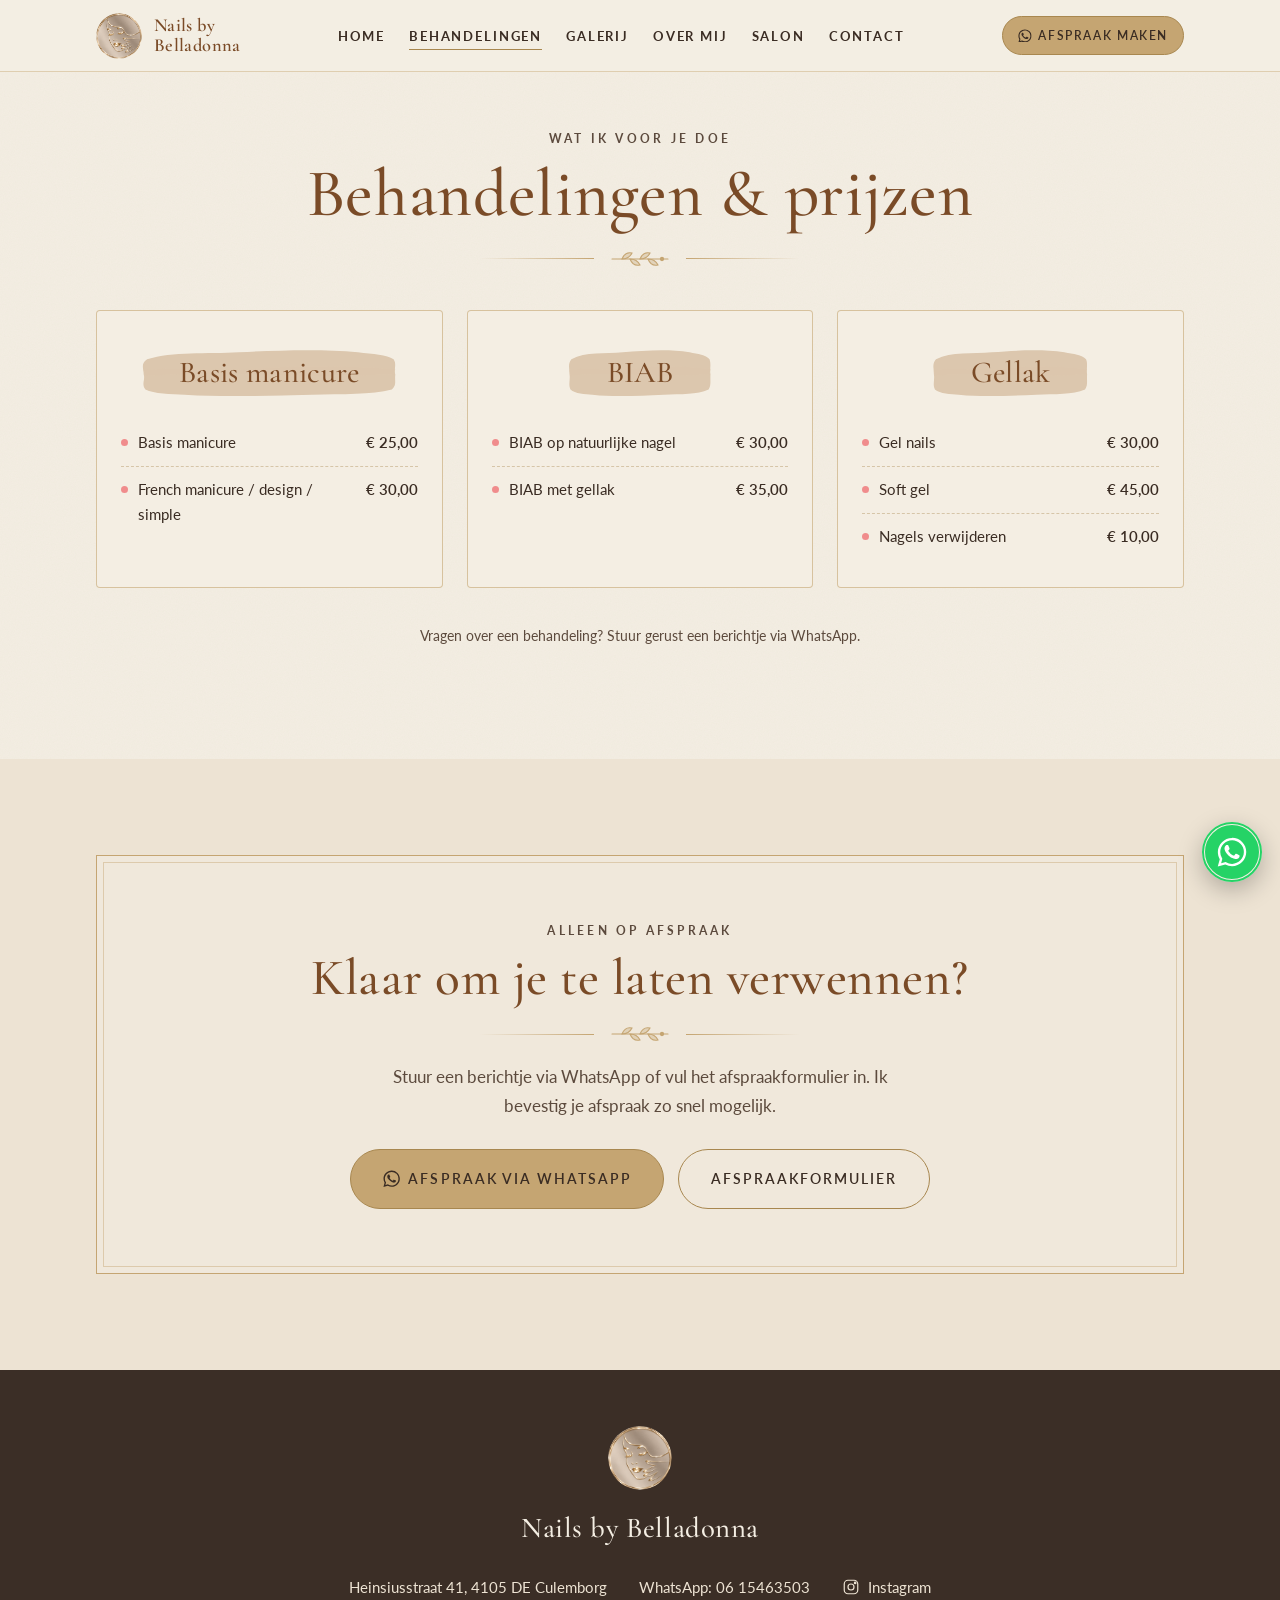
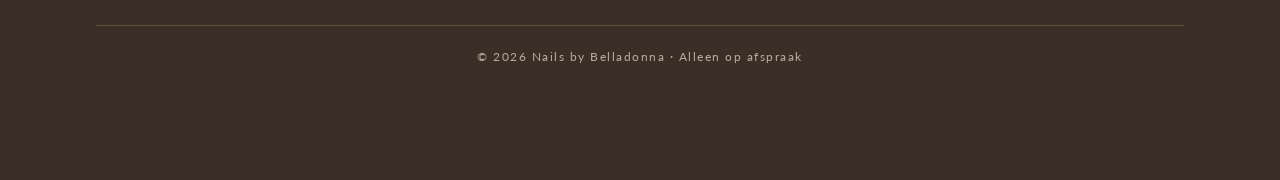
==== behandelingen.html @ f7b99aeb "Behandelingen naar eigen pagina - Nieuwe pagina behandelingen.html met prijslijst en afspraak-CTA - " ====
<!doctype html>
<html lang="nl">
<head>
<meta charset="utf-8">
<meta name="viewport" content="width=device-width, initial-scale=1">
<title>Behandelingen &amp; prijzen | Nails by Belladonna Culemborg</title>
<meta name="description" content="Prijslijst van Nails by Belladonna in Culemborg: basis manicure, French manicure, BIAB, gellak, gel nails en soft gel. Alleen op afspraak – boek eenvoudig via WhatsApp.">
<meta property="og:title" content="Behandelingen & prijzen | Nails by Belladonna Culemborg">
<meta property="og:description" content="Manicure, BIAB, gellak en soft gel in Culemborg. Bekijk de prijzen en maak een afspraak.">
<meta property="og:type" content="website">
<meta property="og:locale" content="nl_NL">
<meta name="theme-color" content="#F4EEE3">
<link rel="icon" type="image/png" href="img/logo-icon.png">
<link rel="apple-touch-icon" href="img/logo-icon.png">
<link rel="preconnect" href="https://fonts.googleapis.com">
<link rel="preconnect" href="https://fonts.gstatic.com" crossorigin>
<link href="https://fonts.googleapis.com/css2?family=Cormorant+Garamond:wght@500;600&family=Lato:wght@400;700&display=swap" rel="stylesheet">
<link rel="stylesheet" href="css/style.css">
</head>
<body class="no-js">

<body class="no-js">

<!-- Herbruikbare SVG-symbolen -->
<svg width="0" height="0" style="position:absolute" aria-hidden="true">
  <defs>
    <symbol id="logo" viewBox="0 0 120 120">
      <circle cx="60" cy="60" r="56" fill="none" stroke="currentColor" stroke-width="2"/>
      <circle cx="60" cy="60" r="51" fill="none" stroke="currentColor" stroke-width=".8" opacity=".6"/>
      <g fill="none" stroke="currentColor" stroke-width="1.8" stroke-linecap="round" stroke-linejoin="round">
        <!-- haar -->
        <path d="M44 34c6-10 24-13 34-4 9 8 9 20 6 30 -2 8 0 16 6 22 -6 2 -12 0 -15-5"/>
        <path d="M44 34c-6 8 -7 20 -4 30 2 7 0 14 -6 19 6 2 11 0 14-4"/>
        <path d="M52 30c-4 6 -6 13 -5 20"/>
        <!-- gezicht -->
        <path d="M49 50c0 14 4 26 11 30 7-4 11-16 11-30"/>
        <!-- gesloten ogen -->
        <path d="M51 55c2 2 5 2 7 0"/>
        <path d="M62 55c2 2 5 2 7 0"/>
        <path d="M51 51c2-1 5-1 7 0" opacity=".6"/>
        <path d="M62 51c2-1 5-1 7 0" opacity=".6"/>
        <!-- neus & lippen -->
        <path d="M60 57v8l-2 1"/>
        <path d="M55 70c2 1 3 0 5 1 2-1 3 0 5-1 -2 3 -8 3 -10 0z"/>
        <!-- hals & hand -->
        <path d="M55 80v9M65 80v9"/>
        <path d="M46 96c4-4 10-6 14-6s10 2 14 6"/>
      </g>
    </symbol>
    <symbol id="sprig" viewBox="0 0 64 22">
      <g fill="none" stroke="currentColor" stroke-width="1.1" stroke-linecap="round">
        <path d="M4 11h56"/>
        <path d="M14 11c2-5 6-7 10-6-2 4-6 6-10 6z" fill="currentColor" fill-opacity=".35"/>
        <path d="M22 11c2 5 6 7 10 6-2-4-6-6-10-6z" fill="currentColor" fill-opacity=".35"/>
        <path d="M32 11c2-5 6-7 10-6-2 4-6 6-10 6z" fill="currentColor" fill-opacity=".35"/>
        <path d="M40 11c2 5 6 7 10 6-2-4-6-6-10-6z" fill="currentColor" fill-opacity=".35"/>
        <circle cx="54" cy="11" r="1.6" fill="currentColor"/>
      </g>
    </symbol>
    <symbol id="wa" viewBox="0 0 24 24">
      <path fill="currentColor" d="M17.47 14.38c-.3-.15-1.76-.87-2.03-.97-.27-.1-.47-.15-.67.15-.2.3-.77.97-.94 1.17-.17.2-.35.22-.65.07-.3-.15-1.26-.46-2.4-1.48-.89-.79-1.49-1.77-1.66-2.07-.17-.3-.02-.46.13-.61.14-.13.3-.35.45-.52.15-.17.2-.3.3-.5.1-.2.05-.37-.02-.52-.08-.15-.67-1.62-.92-2.22-.24-.58-.49-.5-.67-.51h-.57c-.2 0-.52.07-.8.37-.27.3-1.04 1.02-1.04 2.48 0 1.46 1.07 2.88 1.21 3.08.15.2 2.1 3.2 5.08 4.49.71.31 1.26.49 1.7.63.71.22 1.36.19 1.87.12.57-.09 1.76-.72 2-1.41.25-.7.25-1.29.17-1.41-.07-.13-.27-.2-.57-.35zM12.05 21.5h-.01a9.43 9.43 0 0 1-4.8-1.32l-.35-.2-3.57.93.95-3.48-.22-.36a9.4 9.4 0 0 1-1.44-5.02c0-5.2 4.24-9.44 9.45-9.44 2.52 0 4.89.99 6.67 2.77a9.37 9.37 0 0 1 2.76 6.68c0 5.21-4.24 9.44-9.44 9.44zm8.04-17.48A11.3 11.3 0 0 0 12.05.7C5.78.7.68 5.8.68 12.06c0 2 .52 3.96 1.52 5.68L.6 23.6l6.01-1.58a11.33 11.33 0 0 0 5.43 1.38h.01c6.26 0 11.36-5.1 11.36-11.36 0-3.03-1.18-5.89-3.32-8.03z"/>
    </symbol>
  </defs>
</svg>


<a class="skip" href="#main">Naar de inhoud</a>

<!-- ============ HEADER ============ -->
<header class="header" id="top">
  <div class="container">
    <a class="brand" href="index.html" aria-label="Nails by Belladonna – naar home">
      <img class="logo" src="img/logo-icon.png" width="96" height="96" alt="" aria-hidden="true">
      <span>Nails by<br>Belladonna</span>
    </a>
    <nav class="nav" id="nav" aria-label="Hoofdmenu">
      <ul>
        <li><a href="index.html">Home</a></li>
        <li><a href="behandelingen.html" aria-current="page">Behandelingen</a></li>
        <li><a href="index.html#galerij">Galerij</a></li>
        <li><a href="index.html#over-mij">Over mij</a></li>
        <li><a href="index.html#salon">Salon</a></li>
        <li><a href="index.html#contact">Contact</a></li>
        <li class="nav-cta"><a class="btn" href="index.html#afspraak">Afspraak maken</a></li>
      </ul>
    </nav>
    <a class="btn" href="index.html#afspraak">
      <svg aria-hidden="true"><use href="#wa"/></svg>Afspraak maken
    </a>
    <button class="menu-toggle" aria-label="Menu openen" aria-expanded="false" aria-controls="nav"><span></span></button>
  </div>
</header>

<main id="main">

<!-- ============ BEHANDELINGEN ============ -->
<section id="behandelingen" class="page-top">
  <div class="container">
    <div class="section-head reveal">
      <span class="eyebrow">Wat ik voor je doe</span>
      <h1>Behandelingen &amp; prijzen</h1>
      <div class="divider" aria-hidden="true"><svg><use href="#sprig"/></svg></div>
    </div>

    <div class="services">
      <article class="card reveal">
        <h3><span class="brush">Basis manicure</span></h3>
        <ul class="price-list">
          <li><span class="name">Basis manicure</span><span class="price">€ 25,00</span></li>
          <li><span class="name">French manicure / design / simple</span><span class="price">€ 30,00</span></li>
        </ul>
      </article>

      <article class="card reveal d1">
        <h3><span class="brush">BIAB</span></h3>
        <ul class="price-list">
          <li><span class="name">BIAB op natuurlijke nagel</span><span class="price">€ 30,00</span></li>
          <li><span class="name">BIAB met gellak</span><span class="price">€ 35,00</span></li>
        </ul>
      </article>

      <article class="card reveal d2">
        <h3><span class="brush">Gellak</span></h3>
        <ul class="price-list">
          <li><span class="name">Gel nails</span><span class="price">€ 30,00</span></li>
          <li><span class="name">Soft gel</span><span class="price">€ 45,00</span></li>
          <li><span class="name">Nagels verwijderen</span><span class="price">€ 10,00</span></li>
        </ul>
      </article>
    </div>
    <p class="services-note reveal">Vragen over een behandeling? Stuur gerust een berichtje via WhatsApp.</p>
  </div>
</section>

<!-- ============ AFSPRAAK CTA ============ -->
<section class="alt">
  <div class="container">
    <div class="frame cta-box reveal">
      <span class="eyebrow">Alleen op afspraak</span>
      <h2>Klaar om je te laten verwennen?</h2>
      <div class="divider" aria-hidden="true"><svg><use href="#sprig"/></svg></div>
      <p>Stuur een berichtje via WhatsApp of vul het afspraakformulier in. Ik bevestig je afspraak zo snel mogelijk.</p>
      <div class="cta-actions">
        <a class="btn btn--lg wa-link" href="https://wa.me/31615463503" target="_blank" rel="noopener">
          <svg aria-hidden="true"><use href="#wa"/></svg>Afspraak via WhatsApp
        </a>
        <a class="btn btn--lg btn--outline" href="index.html#afspraak">Afspraakformulier</a>
      </div>
    </div>
  </div>
</section>

</main>

<!-- ============ FOOTER ============ -->
<footer class="footer">
  <div class="container">
    <img class="logo" src="img/logo-icon.png" width="96" height="96" alt="" aria-hidden="true">
    <div class="name">Nails by Belladonna</div>
    <ul>
      <li>Heinsiusstraat 41, 4105 DE Culemborg</li>
      <li><a class="wa-link" href="https://wa.me/31615463503" target="_blank" rel="noopener">WhatsApp: 06 15463503</a></li>
      <li><a class="social" href="https://www.instagram.com/" target="_blank" rel="noopener" aria-label="Instagram van Nails by Belladonna">
        <svg viewBox="0 0 24 24" fill="none" stroke="currentColor" stroke-width="1.6" aria-hidden="true"><rect x="3" y="3" width="18" height="18" rx="5"/><circle cx="12" cy="12" r="4"/><circle cx="17.5" cy="6.5" r="1" fill="currentColor"/></svg>Instagram</a></li>
    </ul>
    <p class="copy">© 2026 Nails by Belladonna · Alleen op afspraak</p>
  </div>
</footer>

<a class="wa-float wa-link" href="https://wa.me/31615463503" target="_blank" rel="noopener" aria-label="Stuur een WhatsApp-bericht">
  <svg aria-hidden="true"><use href="#wa"/></svg>
</a>

<script src="js/main.js"></script>
</body>
</html>
---- css/style.css ----
:root{
  --cream:#F4EEE3;
  --beige:#EDE3D3;
  --gold:#C5A572;
  --gold-dark:#A8874F;
  --brush:#DCC7AE;
  --coral:#F08C8C;
  --text:#3A2C23;
  --heading:#7A4B27;
  --bronze-1:#6B4122;
  --bronze-2:#9C6B3D;
  --espresso:#3B2E26;
  --text-2:#5C4A3D;
  --serif:"Cormorant Garamond","Cormorant",Garamond,Georgia,serif;
  --sans:"Lato","Helvetica Neue",Arial,system-ui,sans-serif;
  --radius:4px;
  --shadow:0 10px 30px -12px rgba(90,70,40,.25);
  --header-h:72px;
}
*,*::before,*::after{box-sizing:border-box}
html{scroll-behavior:smooth;scroll-padding-top:calc(var(--header-h) + 8px)}
body{
  margin:0;
  font-family:var(--sans);
  font-size:17px;
  line-height:1.7;
  color:var(--text);
  background-color:var(--cream);
  /* lichte papiertextuur */
  background-image:url("data:image/svg+xml,%3Csvg xmlns='http://www.w3.org/2000/svg' width='240' height='240'%3E%3Cfilter id='n'%3E%3CfeTurbulence type='fractalNoise' baseFrequency='.85' numOctaves='3' stitchTiles='stitch'/%3E%3CfeColorMatrix values='0 0 0 0 .45 0 0 0 0 .38 0 0 0 0 .28 0 0 0 .06 0'/%3E%3C/filter%3E%3Crect width='100%25' height='100%25' filter='url(%23n)'/%3E%3C/svg%3E");
  -webkit-font-smoothing:antialiased;
}
img,svg{display:block;max-width:100%}
a{color:inherit}
h1,h2,h3{font-family:var(--serif);font-weight:500;color:var(--heading);letter-spacing:.01em;text-transform:none;line-height:1.05;margin:0}
p{margin:0 0 1em}
.container{width:100%;max-width:1120px;margin:0 auto;padding:0 16px}
.skip{position:absolute;left:-999px;top:8px;background:var(--text);color:var(--cream);padding:8px 14px;z-index:100}
.skip:focus{left:8px}
:focus-visible{outline:2px solid var(--gold-dark);outline-offset:3px}

/* ---------- Knoppen ---------- */
.btn{
  display:inline-flex;align-items:center;justify-content:center;gap:.6em;
  font-family:var(--sans);font-weight:600;font-size:.82rem;letter-spacing:.14em;text-transform:uppercase;
  text-decoration:none;padding:.95em 1.7em;border-radius:999px;border:1px solid var(--gold-dark);
  background:var(--gold);color:var(--text);cursor:pointer;
  transition:background .3s,color .3s,transform .3s,box-shadow .3s;
}
.btn:hover{background:var(--gold-dark);color:#fff;transform:translateY(-2px);box-shadow:var(--shadow)}
.btn svg{width:1.2em;height:1.2em;flex:none}
.btn--outline{background:transparent}
.btn--outline:hover{background:var(--text);border-color:var(--text);color:var(--cream)}
.btn--lg{font-size:.9rem;padding:1.15em 2.2em}

/* ---------- Header ---------- */
.header{
  position:fixed;inset:0 0 auto;z-index:50;height:var(--header-h);
  background:rgba(244,238,227,.92);backdrop-filter:blur(8px);-webkit-backdrop-filter:blur(8px);
  border-bottom:1px solid rgba(197,165,114,.45);
}
.header .container{height:100%;display:flex;align-items:center;justify-content:space-between;gap:16px}
.brand{display:flex;align-items:center;gap:12px;text-decoration:none}
.brand .logo{width:46px;height:46px;flex:none}
.brand span{font-family:var(--serif);font-weight:600;color:var(--heading);font-size:1.3rem;letter-spacing:.02em;line-height:1.05;text-transform:none}
.nav{display:none}
.nav ul{list-style:none;margin:0;padding:0;display:flex;gap:24px}
.nav a{text-decoration:none;font-size:.82rem;font-weight:700;letter-spacing:.14em;text-transform:uppercase;position:relative;padding:4px 0;white-space:nowrap}
.nav a::after{content:"";position:absolute;left:0;right:0;bottom:-2px;height:1px;background:var(--gold-dark);transform:scaleX(0);transition:transform .3s}
.nav a:hover::after{transform:scaleX(1)}
.header .btn{display:none;padding:.75em 1.3em;font-size:.72rem;white-space:nowrap}
.menu-toggle{
  width:44px;height:44px;border:1px solid var(--gold);border-radius:50%;background:transparent;cursor:pointer;
  display:grid;place-items:center;color:var(--text);
}
.menu-toggle span,.menu-toggle span::before,.menu-toggle span::after{display:block;width:18px;height:1.5px;background:currentColor;position:relative;transition:transform .3s,background .3s}
.menu-toggle span::before,.menu-toggle span::after{content:"";position:absolute;left:0}
.menu-toggle span::before{top:-6px}.menu-toggle span::after{top:6px}
.menu-open .menu-toggle span{background:transparent}
.menu-open .menu-toggle span::before{transform:translateY(6px) rotate(45deg)}
.menu-open .menu-toggle span::after{transform:translateY(-6px) rotate(-45deg)}
.menu-open .nav{
  display:block;position:fixed;top:var(--header-h);left:0;right:0;background:var(--cream);
  border-bottom:1px solid var(--gold);padding:24px 16px 32px;box-shadow:var(--shadow);
}
.menu-open .nav ul{flex-direction:column;align-items:center;gap:18px}
.menu-open .nav a{font-size:.95rem}
.nav .nav-cta{margin-top:8px}
@media (min-width:1100px){
  .menu-toggle{display:none}
  .nav{display:block}
  .nav .nav-cta{display:none}
  .header .btn{display:inline-flex}
  .brand span{font-size:1.15rem}
}

/* ---------- Gouden kader & secties ---------- */
section{padding:72px 0}
.frame{position:relative;border:1px solid var(--gold);padding:48px 20px;background:rgba(244,238,227,.5)}
.frame::before{content:"";position:absolute;inset:6px;border:1px solid rgba(197,165,114,.45);pointer-events:none}
@media (min-width:768px){section{padding:96px 0}.frame{padding:64px 48px}}
.alt{background:var(--beige)}
.section-head{text-align:center;margin-bottom:40px}
.eyebrow{display:block;font-size:.78rem;font-weight:700;letter-spacing:.26em;text-transform:uppercase;color:var(--text-2);margin-bottom:10px}
.section-head h2{font-size:clamp(2.6rem,7vw,3.8rem)}
.section-head p{max-width:560px;margin:14px auto 0;color:var(--text-2)}

/* Verdeler met takje */
.divider{display:flex;align-items:center;justify-content:center;gap:14px;margin:18px auto 0;max-width:320px;color:var(--gold)}
.divider::before,.divider::after{content:"";flex:1;height:1px;background:linear-gradient(90deg,transparent,var(--gold))}
.divider::after{transform:scaleX(-1)}
.divider svg{width:64px;height:22px;flex:none}

/* Penseelstreek achter titels */
.brush{
  display:inline-block;position:relative;padding:.35em 1.1em;z-index:0;
}
.brush::before{
  content:"";position:absolute;inset:0 -4px;z-index:-1;
  background:url("data:image/svg+xml,%3Csvg xmlns='http://www.w3.org/2000/svg' viewBox='0 0 300 60' preserveAspectRatio='none'%3E%3Cpath fill='%23DCC7AE' d='M6 14c30-9 70-6 108-8 44-2 96-4 140 0 18 2 34 3 42 8 4 6 0 11 2 17-1 7 2 12-4 17-24 6-58 5-94 6-50 1-102 3-150 0-16-1-36-1-46-6-5-6 0-11-2-17 0-6-4-12 4-17z'/%3E%3Cpath fill='%23DCC7AE' opacity='.55' d='M2 26c40-4 90 2 140-2s110-2 156 1l-2 6c-50 1-100 3-150 1S40 30 4 33z'/%3E%3C/svg%3E") center/100% 100% no-repeat;
}

/* ---------- Hero ---------- */
.hero{padding-top:calc(var(--header-h) + 32px);padding-bottom:56px}
.hero .frame{display:grid;gap:40px;align-items:center;text-align:center}
.hero h1{font-size:clamp(3.6rem,13vw,6.4rem);letter-spacing:0;line-height:.95;background:linear-gradient(180deg,var(--bronze-2),var(--bronze-1));-webkit-background-clip:text;background-clip:text;-webkit-text-fill-color:transparent;padding-bottom:.08em}
.hero h1 .h1-small{display:block;font-size:.5em;line-height:1.1}
.hero .rule{width:180px;height:1px;background:var(--heading);opacity:.6;margin:22px auto 0}
.hero .sub{font-family:var(--serif);font-style:normal;font-weight:500;font-size:clamp(1.25rem,3.4vw,1.55rem);text-transform:none;letter-spacing:.07em;color:var(--heading);margin-top:16px}
.hero p.lead{max-width:460px;margin:22px auto 30px;color:var(--text-2)}
.hero .note{display:flex;flex-wrap:wrap;align-items:center;justify-content:center;gap:4px 8px;line-height:1.6;margin-top:18px;font-size:.78rem;letter-spacing:.18em;text-transform:uppercase;color:var(--text-2)}
.hero .note::before{content:"";width:6px;height:6px;border-radius:50%;background:var(--coral)}
.hero-visual{position:relative;max-width:360px;margin:0 auto;width:100%}
.hero-visual .ring{position:absolute;inset:-14px;border:1px solid var(--gold);border-radius:50%}
.hero-visual .ring2{position:absolute;inset:-26px;border:1px dashed rgba(197,165,114,.5);border-radius:50%}
.hero-visual .circle{border-radius:50%;overflow:hidden;box-shadow:var(--shadow);aspect-ratio:1}
.hero-logo{width:150px;height:150px;margin:0 auto 22px;border-radius:50%;filter:drop-shadow(0 8px 18px rgba(120,90,40,.28))}
img.logo{border-radius:50%;object-fit:cover}
@media (min-width:880px){
  .hero{padding-top:calc(var(--header-h) + 48px)}
  .hero .frame{grid-template-columns:1.15fr 1fr;text-align:left;gap:56px}
  .hero p.lead{margin-left:0}
  .hero .note{justify-content:flex-start}
  .hero-logo{margin-left:0}
  .hero .divider{margin-left:0}
  .hero .rule{margin-left:0}
}

/* ---------- Behandelingen ---------- */
.services{display:grid;gap:24px;max-width:560px;margin:0 auto}
@media (min-width:920px){.services{grid-template-columns:repeat(3,1fr);max-width:none}}
.card{
  background:var(--cream);border:1px solid rgba(197,165,114,.6);border-radius:var(--radius);
  padding:36px 24px 28px;text-align:center;position:relative;transition:transform .4s,box-shadow .4s;
}
.card:hover{transform:translateY(-6px);box-shadow:var(--shadow)}
.card h3{font-size:1.9rem;margin-bottom:20px}
.price-list{list-style:none;margin:0;padding:0;text-align:left}
.price-list li{display:flex;align-items:baseline;gap:10px;padding:10px 0;border-bottom:1px dashed rgba(168,135,79,.4);font-size:.93rem}
.price-list li:last-child{border-bottom:0}
.price-list li::before{content:"";width:7px;height:7px;border-radius:50%;background:var(--coral);flex:none;transform:translateY(-2px)}
.price-list .name{flex:1}
.price-list .price{font-family:var(--sans);font-weight:600;font-size:.95rem;font-variant-numeric:lining-nums tabular-nums;white-space:nowrap;color:var(--text)}
.services-note{text-align:center;margin-top:36px;color:var(--text-2);font-size:.9rem}

/* ---------- Galerij ---------- */
.gallery{display:grid;grid-template-columns:1fr;gap:16px;max-width:420px;margin:0 auto}
@media (min-width:640px){.gallery{grid-template-columns:repeat(3,1fr);gap:18px;max-width:none}}
.gallery figure{margin:0;position:relative;overflow:hidden;border-radius:var(--radius);aspect-ratio:3/4;border:1px solid var(--gold);background:var(--beige)}
.gallery figure::before{content:"";position:absolute;inset:6px;border:1px solid rgba(244,238,227,.75);z-index:1;pointer-events:none}
.gallery figure > svg,.gallery figure > img{width:100%;height:100%;object-fit:cover;transition:transform .7s cubic-bezier(.2,.7,.2,1),filter .7s}
.gallery figcaption{
  position:absolute;inset:auto 0 0;padding:28px 12px 12px;text-align:center;
  font-size:.72rem;font-weight:600;letter-spacing:.18em;text-transform:uppercase;color:var(--cream);
  background:linear-gradient(transparent,rgba(59,46,38,.72));opacity:0;transform:translateY(8px);transition:opacity .5s,transform .5s;
}
.gallery figure:hover > svg,.gallery figure:hover > img{transform:scale(1.07);filter:saturate(1.08)}
.gallery figure:hover figcaption,.gallery figure:focus-within figcaption{opacity:1;transform:none}
@media (hover:none){.gallery figcaption{opacity:1;transform:none}}

/* ---------- De salon ---------- */
.salon-grid{display:grid;grid-template-columns:repeat(2,1fr);gap:12px}
@media (min-width:760px){.salon-grid{grid-template-columns:repeat(3,1fr);gap:18px}}
.salon-grid figure{margin:0;position:relative;overflow:hidden;border-radius:var(--radius);aspect-ratio:3/4;border:1px solid var(--gold);background:var(--beige)}
.salon-grid figure::before{content:"";position:absolute;inset:6px;border:1px solid rgba(244,238,227,.75);z-index:1;pointer-events:none}
.salon-grid img{width:100%;height:100%;object-fit:cover;transition:transform .8s cubic-bezier(.2,.7,.2,1)}
.salon-grid figure:hover img{transform:scale(1.05)}
.salon-grid figcaption{position:absolute;inset:auto 0 0;padding:28px 10px 14px;text-align:center;font-size:.72rem;font-weight:600;letter-spacing:.18em;text-transform:uppercase;color:#fff;background:linear-gradient(transparent,rgba(59,46,38,.7))}
.hero-visual .circle img,.about .portrait .circle img{width:100%;height:100%;object-fit:cover}

/* ---------- Over mij ---------- */
.about{display:grid;gap:40px;align-items:center}
.about .portrait{max-width:300px;margin:0 auto;width:100%;position:relative}
.about .portrait .circle{border-radius:50%;overflow:hidden;aspect-ratio:1;box-shadow:var(--shadow)}
.about .portrait::after{content:"";position:absolute;inset:-12px;border:1px solid var(--gold);border-radius:50%}
.about blockquote{margin:0;font-family:var(--serif);font-size:clamp(1.25rem,3.2vw,1.6rem);font-weight:400;line-height:1.55;color:var(--heading)}
.about .sign{margin-top:22px;font-family:var(--serif);font-style:normal;letter-spacing:.06em;font-size:1.3rem;color:var(--text-2)}
.about .text{text-align:center}
@media (min-width:820px){.about{grid-template-columns:1fr 1.4fr;gap:64px}.about .text{text-align:left}.about .divider{margin-left:0}}

/* ---------- Hoe werkt het ---------- */
.steps{list-style:none;margin:0;padding:0;display:grid;gap:36px;counter-reset:s}
@media (min-width:760px){.steps{grid-template-columns:repeat(3,1fr);gap:28px}}
.steps li{text-align:center;position:relative;counter-increment:s}
.steps .icon{width:88px;height:88px;margin:0 auto 18px;border-radius:50%;border:1px solid var(--gold);display:grid;place-items:center;position:relative;background:var(--cream)}
.steps .icon svg{width:38px;height:38px;color:var(--gold-dark)}
.steps .icon::after{
  content:counter(s);position:absolute;top:-4px;right:-4px;width:28px;height:28px;border-radius:50%;
  background:var(--gold);color:var(--text);font-family:var(--serif);font-weight:400;font-size:1rem;display:grid;place-items:center;
}
.steps h3{font-size:1.5rem;letter-spacing:.01em;max-width:260px;margin:0 auto}
@media (min-width:760px){
  .steps li:not(:last-child)::before{content:"";position:absolute;top:44px;left:calc(50% + 60px);right:calc(-50% + 60px);height:1px;background:linear-gradient(90deg,var(--gold),transparent)}
}

/* ---------- Afspraakformulier ---------- */

.booking{max-width:620px;margin:0 auto;display:flex;flex-direction:column;gap:18px}
.field{display:flex;flex-direction:column;gap:6px;min-width:0}
.field-row{display:grid;gap:18px}
@media (min-width:600px){.field-row{grid-template-columns:1fr 1fr}}
.field label{font-size:.74rem;font-weight:600;letter-spacing:.18em;text-transform:uppercase;color:var(--text-2)}
.field label span{color:#B4545A}
.field label .opt{color:var(--text-2);font-weight:500;letter-spacing:.05em;text-transform:none}
.field input,.field select,.field textarea{
  width:100%;font:inherit;font-size:1rem;color:var(--text);background:var(--cream);
  border:1px solid var(--gold);border-radius:var(--radius);padding:.8em 1em;min-height:50px;
  transition:border-color .3s,box-shadow .3s;-webkit-appearance:none;appearance:none;
}
.field select{
  background-image:url("data:image/svg+xml,%3Csvg xmlns='http://www.w3.org/2000/svg' viewBox='0 0 12 8'%3E%3Cpath d='M1 1l5 5 5-5' fill='none' stroke='%23A8874F' stroke-width='1.5'/%3E%3C/svg%3E");
  background-repeat:no-repeat;background-position:right 1em center;background-size:12px;padding-right:2.6em;
}
.field textarea{resize:vertical;min-height:96px}
.field input::placeholder,.field textarea::placeholder{color:#8C8274}
.field input:focus,.field select:focus,.field textarea:focus{outline:none;border-color:var(--gold-dark);box-shadow:0 0 0 3px rgba(197,165,114,.3)}
.field.invalid input,.field.invalid select{border-color:#B4545A}
.error{margin:0;font-size:.82rem;color:#A3424A;min-height:0}
.error:empty{display:none}
.booking .btn{align-self:center;margin-top:8px}
.form-note{text-align:center;font-size:.85rem;color:var(--text-2);margin:0}

/* ---------- Contact ---------- */
.contact{display:grid;gap:32px}
@media (min-width:860px){.contact{grid-template-columns:1fr 1.25fr;gap:48px;align-items:stretch}}
.contact-info{display:flex;flex-direction:column;gap:22px}
.info-row{display:flex;gap:16px;align-items:flex-start}
.info-row .ic{width:46px;height:46px;flex:none;border-radius:50%;border:1px solid var(--gold);display:grid;place-items:center;color:var(--gold-dark)}
.info-row .ic svg{width:20px;height:20px}
.info-row strong{display:block;font-size:.72rem;letter-spacing:.2em;text-transform:uppercase;color:var(--text-2);font-weight:600}
.info-row a,.info-row span{font-size:1.02rem;text-decoration:none}
.info-row a:hover{text-decoration:underline;text-decoration-color:var(--gold)}
.badge{align-self:flex-start;display:inline-flex;align-items:center;gap:8px;padding:.5em 1.1em;border:1px solid var(--gold);border-radius:999px;font-size:.75rem;letter-spacing:.18em;text-transform:uppercase}
.badge::before{content:"";width:6px;height:6px;border-radius:50%;background:var(--coral)}
.map{border:1px solid var(--gold);padding:6px;background:var(--cream);min-height:320px;display:flex}
.map iframe{border:0;width:100%;min-height:306px;flex:1;filter:sepia(.25) saturate(.85)}
.contact-cta{text-align:center;margin-top:40px}

/* ---------- Footer ---------- */
.footer{background:var(--espresso);color:var(--beige);padding:56px 0 100px;text-align:center}
.footer .logo{width:64px;height:64px;margin:0 auto 14px}
.footer .name{font-family:var(--serif);font-weight:500;letter-spacing:.02em;text-transform:none;font-size:1.8rem;color:var(--cream)}
.footer ul{list-style:none;padding:0;margin:22px 0;display:flex;flex-direction:column;gap:8px;font-size:.92rem}
.footer a{text-decoration:none;color:var(--beige)}
.footer a:hover{color:var(--gold)}
.footer .social{display:inline-flex;align-items:center;gap:8px}
.footer .social svg{width:18px;height:18px}
.footer .copy{font-size:.78rem;letter-spacing:.12em;color:#B8AD9C;border-top:1px solid rgba(197,165,114,.3);padding-top:20px;margin-top:10px}
@media (min-width:720px){.footer ul{flex-direction:row;justify-content:center;gap:32px}}

/* ---------- Zwevende WhatsApp-knop ---------- */
.wa-float{
  position:fixed;right:18px;bottom:18px;z-index:60;width:60px;height:60px;border-radius:50%;
  background:#25D366;color:#fff;display:grid;place-items:center;box-shadow:0 8px 24px rgba(0,0,0,.25);
  transition:transform .3s;border:3px solid var(--cream);
}
.wa-float:hover{transform:scale(1.08)}
.wa-float svg{width:30px;height:30px}
.wa-float::after{content:"";position:absolute;inset:-3px;border-radius:50%;border:2px solid #25D366;animation:pulse 2.4s infinite}
@keyframes pulse{0%{transform:scale(1);opacity:.7}100%{transform:scale(1.5);opacity:0}}

/* ---------- Fade-in ---------- */
.reveal{opacity:0;transform:translateY(24px);transition:opacity .9s ease,transform .9s ease}
.reveal.visible{opacity:1;transform:none}
.reveal.d1{transition-delay:.12s}.reveal.d2{transition-delay:.24s}.reveal.d3{transition-delay:.36s}
@media (prefers-reduced-motion:reduce){
  html{scroll-behavior:auto}
  .reveal{opacity:1;transform:none;transition:none}
  .wa-float::after{animation:none}
  *{transition-duration:.01ms!important}
}
.no-js .reveal{opacity:1;transform:none}
[data-art] svg,[data-art] img{width:100%;height:100%;object-fit:cover}

/* ---------- Subpagina's ---------- */
.page-top{padding-top:calc(var(--header-h) + 56px)}
.section-head h1{font-size:clamp(2.8rem,8vw,4.2rem)}
.nav a[aria-current="page"]::after{transform:scaleX(1)}
.cta-box{text-align:center}
.cta-box h2{font-size:clamp(2.2rem,6vw,3.2rem)}
.cta-box p{max-width:520px;margin:18px auto 28px;color:var(--text-2)}
.cta-actions{display:flex;flex-wrap:wrap;gap:14px;justify-content:center}
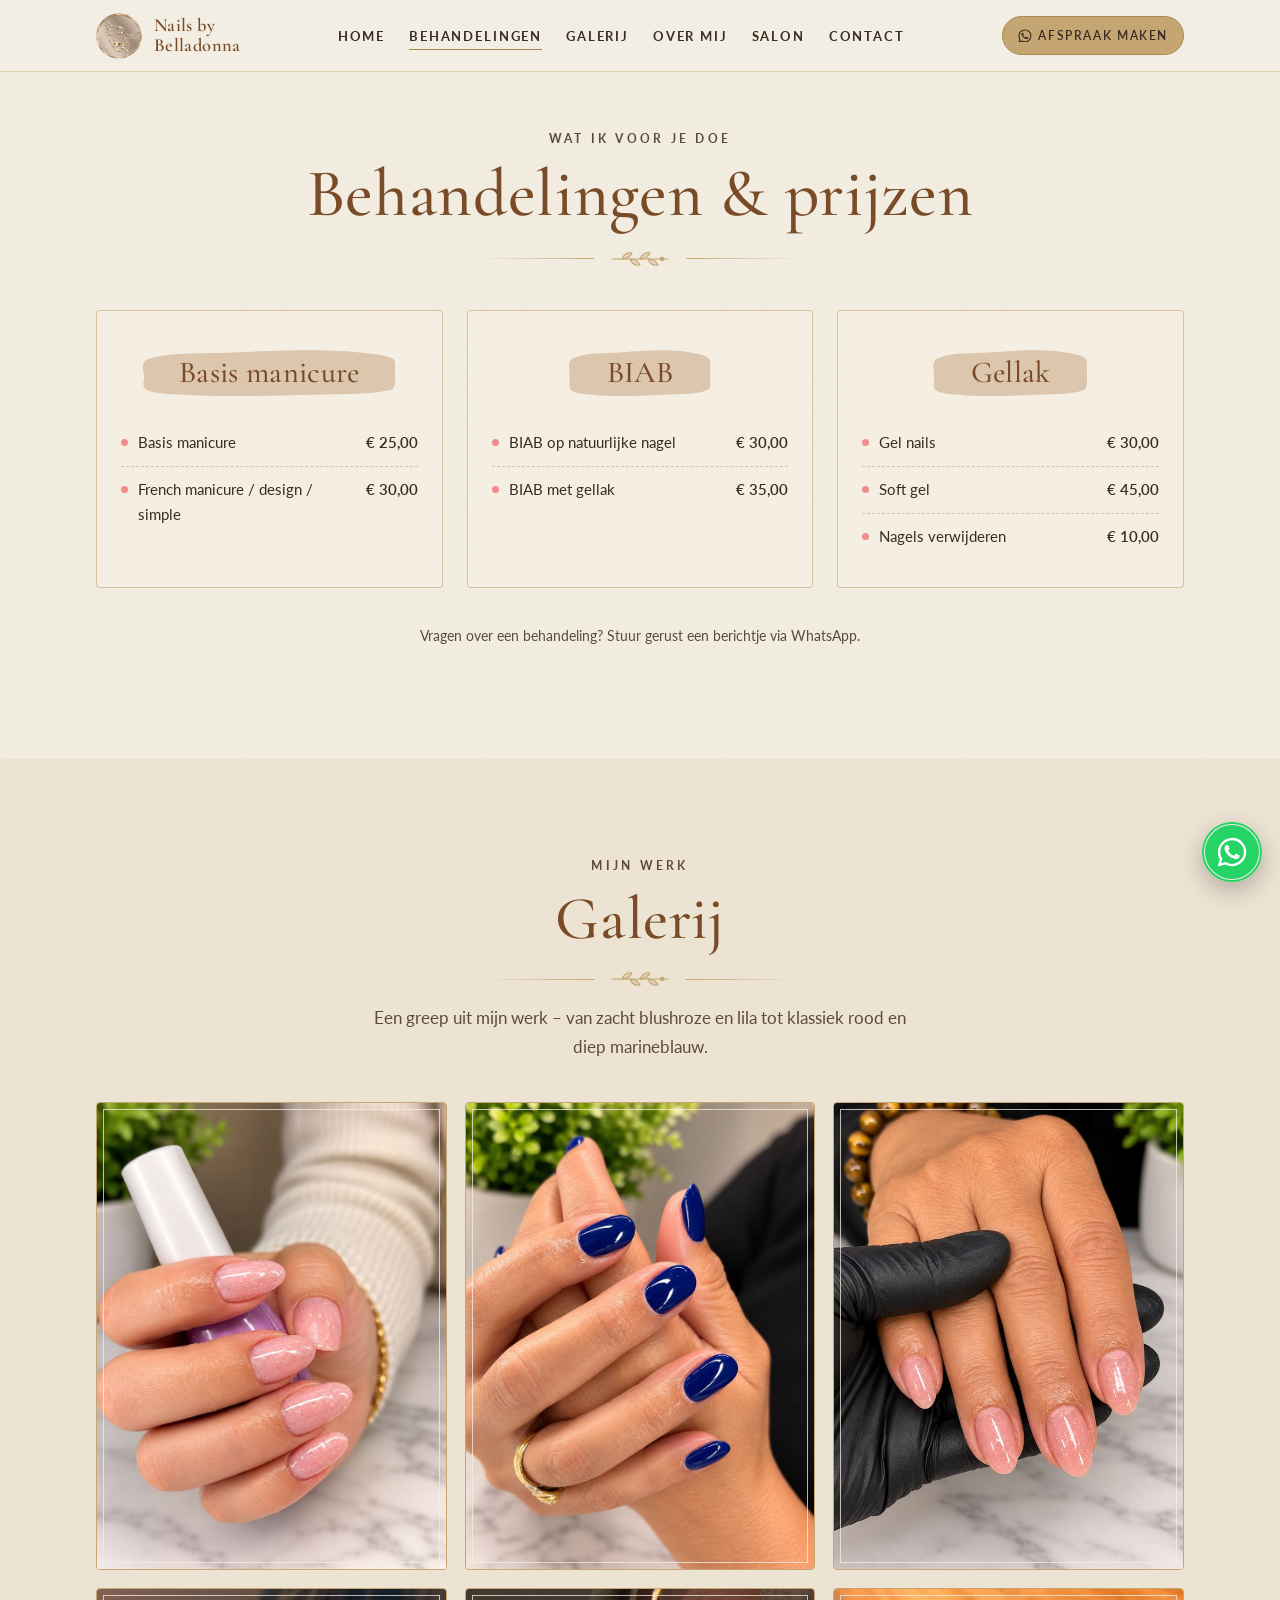
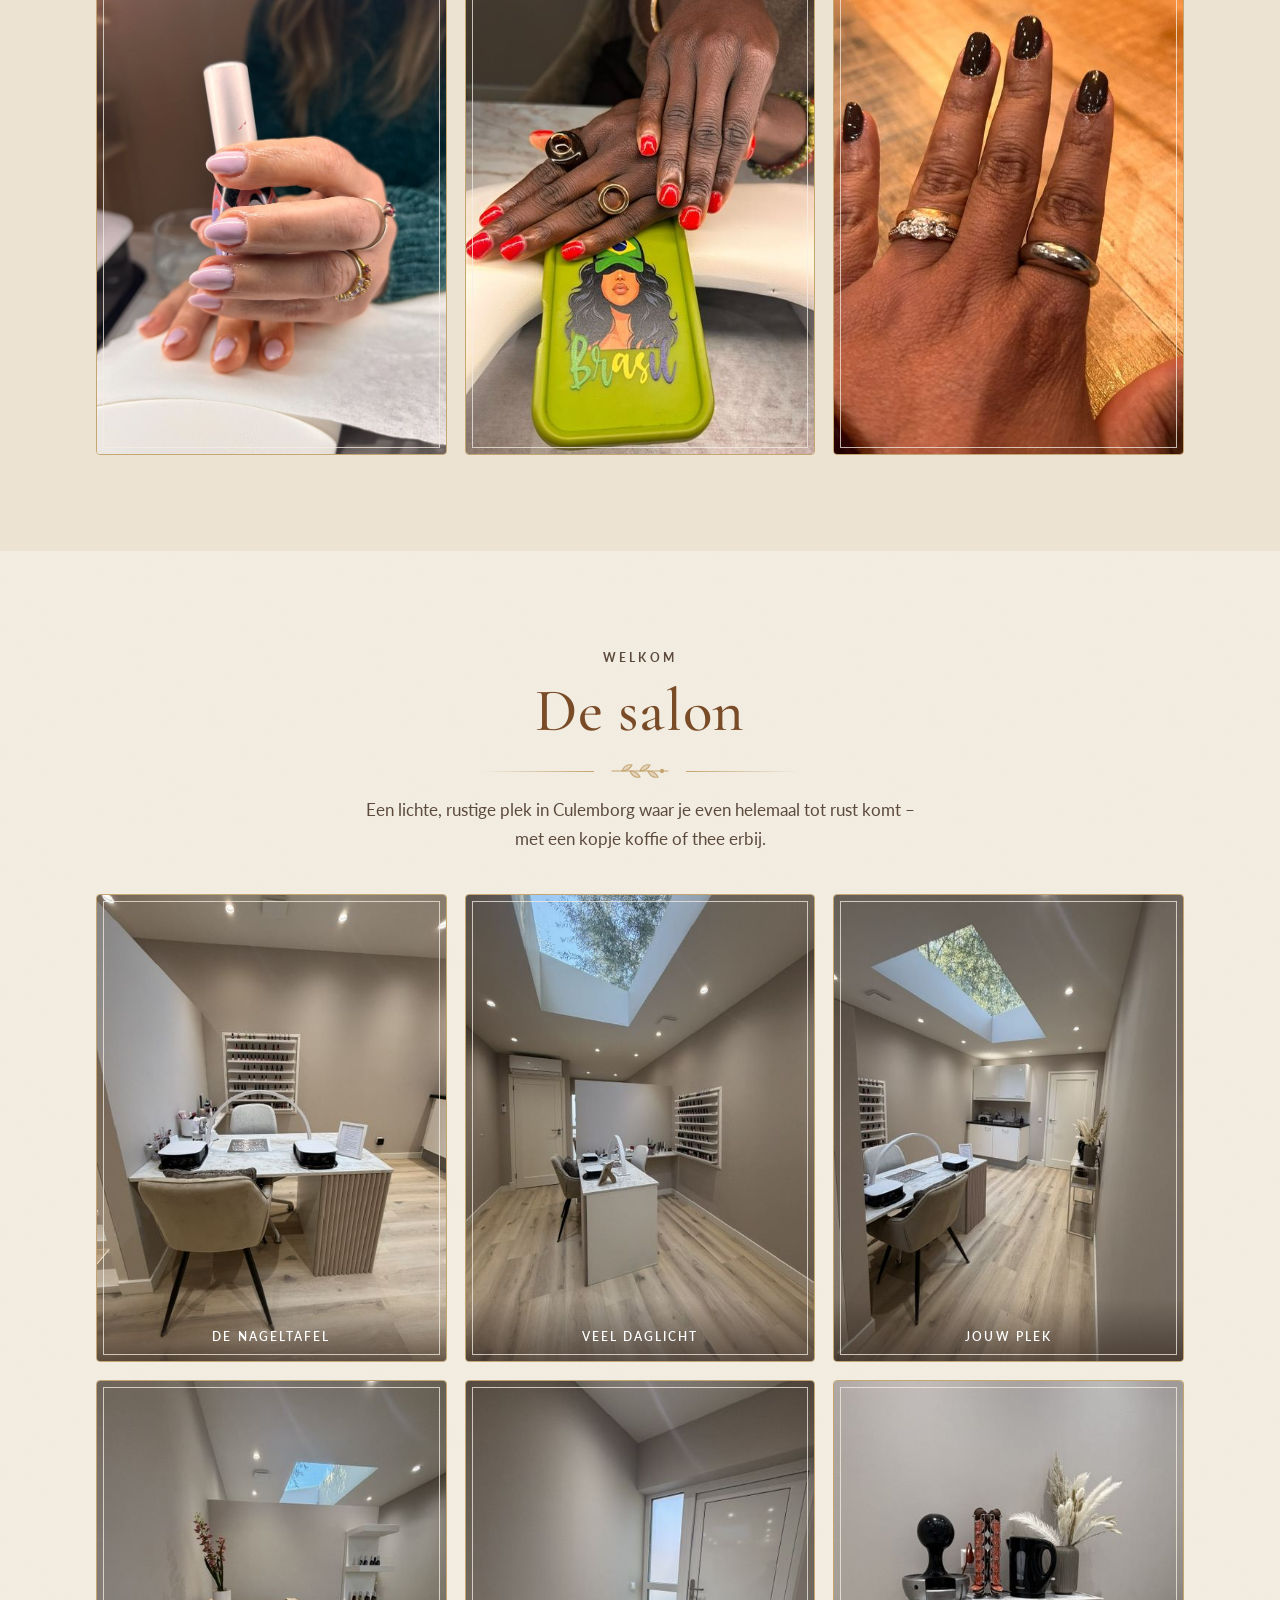
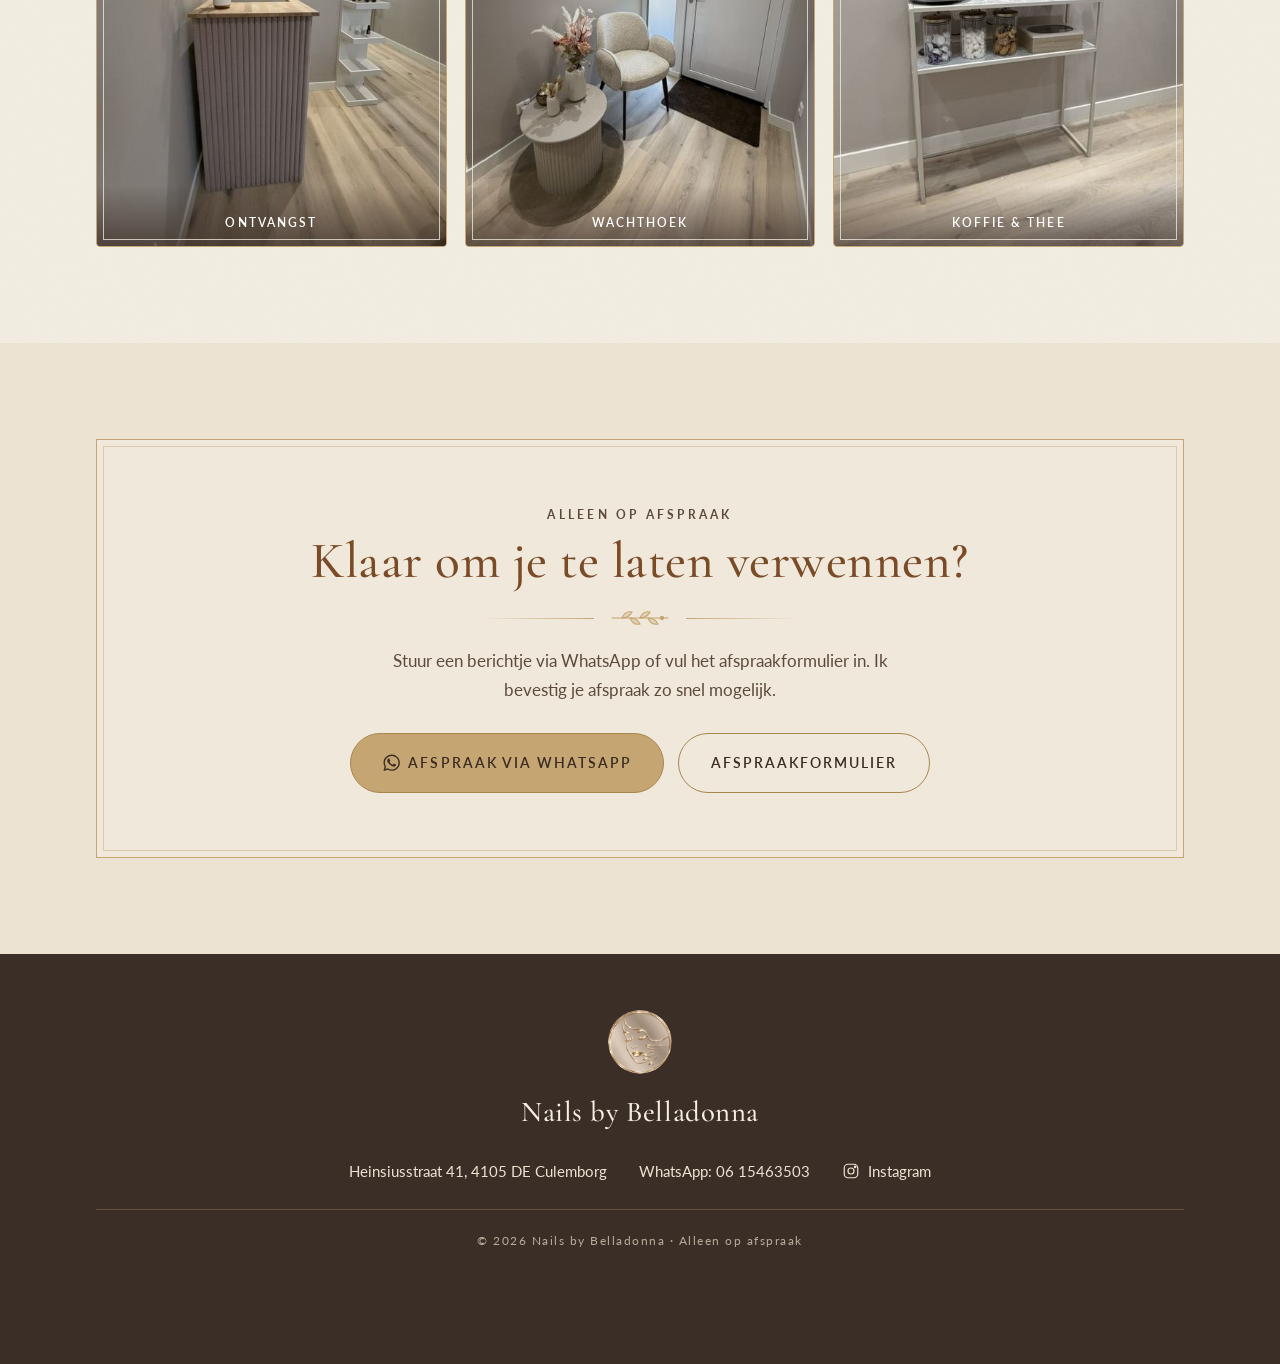
==== commit c112294a: "Homepage alleen video's; foto's naar de behandelingenpagina Galerij en De salon verplaatst naar beha" ====
--- a/behandelingen.html
+++ b/behandelingen.html
@@ -4,7 +4,7 @@
 <meta charset="utf-8">
 <meta name="viewport" content="width=device-width, initial-scale=1">
 <title>Behandelingen &amp; prijzen | Nails by Belladonna Culemborg</title>
-<meta name="description" content="Prijslijst van Nails by Belladonna in Culemborg: basis manicure, French manicure, BIAB, gellak, gel nails en soft gel. Alleen op afspraak – boek eenvoudig via WhatsApp.">
+<meta name="description" content="Prijslijst, foto's van ons werk en van de salon – Nails by Belladonna in Culemborg: basis manicure, French manicure, BIAB, gellak, gel nails en soft gel. Alleen op afspraak.">
 <meta property="og:title" content="Behandelingen & prijzen | Nails by Belladonna Culemborg">
 <meta property="og:description" content="Manicure, BIAB, gellak en soft gel in Culemborg. Bekijk de prijzen en maak een afspraak.">
 <meta property="og:type" content="website">
@@ -77,9 +77,9 @@
       <ul>
         <li><a href="index.html">Home</a></li>
         <li><a href="behandelingen.html" aria-current="page">Behandelingen</a></li>
-        <li><a href="index.html#galerij">Galerij</a></li>
+        <li><a href="#galerij">Galerij</a></li>
         <li><a href="index.html#over-mij">Over mij</a></li>
-        <li><a href="index.html#salon">Salon</a></li>
+        <li><a href="#salon">Salon</a></li>
         <li><a href="index.html#contact">Contact</a></li>
         <li class="nav-cta"><a class="btn" href="index.html#afspraak">Afspraak maken</a></li>
       </ul>
@@ -132,8 +132,50 @@
   </div>
 </section>
 
+<!-- ============ GALERIJ ============ -->
+<section id="galerij" class="alt">
+  <div class="container">
+    <div class="section-head reveal">
+      <span class="eyebrow">Mijn werk</span>
+      <h2>Galerij</h2>
+      <div class="divider" aria-hidden="true"><svg><use href="#sprig"/></svg></div>
+      <p>Een greep uit mijn werk – van zacht blushroze en lila tot klassiek rood en diep marineblauw.</p>
+    </div>
+    <div class="gallery">
+      <figure class="reveal" tabindex="0"><img src="img/galerij-blushroze-glitter.jpg" width="800" height="1067" loading="lazy" alt="Glanzende blushroze manicure met fijne glitter op amandelvormige nagels"><figcaption>Blushroze glitter</figcaption></figure>
+      <figure class="reveal d1" tabindex="0"><img src="img/galerij-marineblauw.jpg" width="800" height="1067" loading="lazy" alt="Glanzende marineblauwe gellak op korte, ronde nagels"><figcaption>Marineblauw</figcaption></figure>
+      <figure class="reveal d2" tabindex="0"><img src="img/galerij-nude-glitter.jpg" width="800" height="875" loading="lazy" alt="Nude roze nagels met subtiele glitter en een glanzende afwerking"><figcaption>Nude glitter</figcaption></figure>
+      <figure class="reveal" tabindex="0"><img src="img/galerij-lila.jpg" width="800" height="1067" loading="lazy" alt="Zachte lila gellak op amandelvormige nagels"><figcaption>Lila</figcaption></figure>
+      <figure class="reveal d1" tabindex="0"><img src="img/galerij-rood.jpg" width="480" height="640" loading="lazy" alt="Felrode gellak op korte nagels"><figcaption>Klassiek rood</figcaption></figure>
+      <figure class="reveal d2" tabindex="0"><img src="img/galerij-chocoladebruin.jpg" width="631" height="640" loading="lazy" alt="Glanzende chocoladebruine gellak op ronde nagels"><figcaption>Chocoladebruin</figcaption></figure>
+    </div>
+  </div>
+</section>
+
+
+<!-- ============ DE SALON ============ -->
+<section id="salon">
+  <div class="container">
+    <div class="section-head reveal">
+      <span class="eyebrow">Welkom</span>
+      <h2>De salon</h2>
+      <div class="divider" aria-hidden="true"><svg><use href="#sprig"/></svg></div>
+      <p>Een lichte, rustige plek in Culemborg waar je even helemaal tot rust komt – met een kopje koffie of thee erbij.</p>
+    </div>
+    <div class="salon-grid">
+      <figure class="reveal"><img src="img/salon-nageltafel.jpg" width="480" height="640" loading="lazy" alt="Nageltafel met lamp, uv-lampen en een wand vol nagellak"><figcaption>De nageltafel</figcaption></figure>
+      <figure class="reveal d1"><img src="img/salon-daklicht.jpg" width="480" height="640" loading="lazy" alt="Behandelruimte met groot daklicht en uitzicht op het groen"><figcaption>Veel daglicht</figcaption></figure>
+      <figure class="reveal d2"><img src="img/salon-werkplek.jpg" width="480" height="640" loading="lazy" alt="Werkplek met comfortabele stoel, nageltafel en keukentje"><figcaption>Jouw plek</figcaption></figure>
+      <figure class="reveal"><img src="img/salon-balie.jpg" width="480" height="640" loading="lazy" alt="Ontvangstbalie met orchidee en een rek met nagelproducten"><figcaption>Ontvangst</figcaption></figure>
+      <figure class="reveal d1"><img src="img/salon-wachthoek.jpg" width="480" height="640" loading="lazy" alt="Gezellige wachthoek met stoel, bijzettafel en droogbloemen"><figcaption>Wachthoek</figcaption></figure>
+      <figure class="reveal d2"><img src="img/salon-koffie.jpg" width="480" height="640" loading="lazy" alt="Koffie- en theehoek met koffiemachine, waterkoker en lekkers"><figcaption>Koffie &amp; thee</figcaption></figure>
+    </div>
+  </div>
+</section>
+
+
 <!-- ============ AFSPRAAK CTA ============ -->
-<section class="alt">
+<section class="alt" id="afspraak-cta">
   <div class="container">
     <div class="frame cta-box reveal">
       <span class="eyebrow">Alleen op afspraak</span>
--- a/css/style.css
+++ b/css/style.css
@@ -121,30 +121,35 @@
 }
 
 /* ---------- Hero ---------- */
-.hero{padding-top:calc(var(--header-h) + 32px);padding-bottom:56px}
-.hero .frame{display:grid;gap:40px;align-items:center;text-align:center}
-.hero h1{font-size:clamp(3.6rem,13vw,6.4rem);letter-spacing:0;line-height:.95;background:linear-gradient(180deg,var(--bronze-2),var(--bronze-1));-webkit-background-clip:text;background-clip:text;-webkit-text-fill-color:transparent;padding-bottom:.08em}
-.hero h1 .h1-small{display:block;font-size:.5em;line-height:1.1}
-.hero .rule{width:180px;height:1px;background:var(--heading);opacity:.6;margin:22px auto 0}
-.hero .sub{font-family:var(--serif);font-style:normal;font-weight:500;font-size:clamp(1.25rem,3.4vw,1.55rem);text-transform:none;letter-spacing:.07em;color:var(--heading);margin-top:16px}
-.hero p.lead{max-width:460px;margin:22px auto 30px;color:var(--text-2)}
-.hero .note{display:flex;flex-wrap:wrap;align-items:center;justify-content:center;gap:4px 8px;line-height:1.6;margin-top:18px;font-size:.78rem;letter-spacing:.18em;text-transform:uppercase;color:var(--text-2)}
-.hero .note::before{content:"";width:6px;height:6px;border-radius:50%;background:var(--coral)}
-.hero-visual{position:relative;max-width:360px;margin:0 auto;width:100%}
-.hero-visual .ring{position:absolute;inset:-14px;border:1px solid var(--gold);border-radius:50%}
-.hero-visual .ring2{position:absolute;inset:-26px;border:1px dashed rgba(197,165,114,.5);border-radius:50%}
-.hero-visual .circle{border-radius:50%;overflow:hidden;box-shadow:var(--shadow);aspect-ratio:1}
-.hero-logo{width:150px;height:150px;margin:0 auto 22px;border-radius:50%;filter:drop-shadow(0 8px 18px rgba(120,90,40,.28))}
+.hero{position:relative;min-height:100vh;min-height:100svh;display:flex;align-items:center;justify-content:center;text-align:center;color:#fff;overflow:hidden;padding:calc(var(--header-h) + 40px) 0 90px;background:#2a2622}
+.hero-media{position:absolute;inset:0;display:flex;background:#2a2622}
+.hero-vid{flex:1 1 0;min-width:0;width:100%;height:100%;object-fit:cover;filter:grayscale(1) contrast(1.05) brightness(.92)}
+.hero-vid--2{display:none}
+@media (min-width:768px){.hero-vid--2{display:block}.hero-vid + .hero-vid{border-left:2px solid rgba(244,238,227,.35)}}
+.hero-shade{position:absolute;inset:0;background:linear-gradient(180deg,rgba(20,16,12,.55) 0%,rgba(20,16,12,.25) 40%,rgba(20,16,12,.55) 100%)}
+.hero-content{position:relative;z-index:1}
+.hero-kicker{font-family:var(--serif);font-weight:500;font-size:clamp(1.4rem,3.6vw,2rem);letter-spacing:.04em;margin:0 0 6px;color:#fff;opacity:.92}
+.hero h1{font-size:clamp(3.4rem,12vw,6.6rem);letter-spacing:.01em;line-height:.95;color:#fff;font-weight:500;text-shadow:0 2px 24px rgba(0,0,0,.25)}
+.hero h1 .h1-small{display:block;font-size:.48em;line-height:1.15;font-weight:500}
+.hero .rule{width:140px;height:1px;background:rgba(255,255,255,.75);margin:24px auto 0}
+.hero .sub{font-family:var(--sans);font-weight:400;font-size:clamp(.82rem,2.4vw,.95rem);letter-spacing:.32em;text-transform:uppercase;color:rgba(255,255,255,.92);margin:18px 0 0}
+.hero-actions{margin-top:34px;display:flex;justify-content:center;flex-wrap:wrap;gap:12px}
+.btn--light{background:#fff;color:var(--text);border-color:#fff}
+.btn--light:hover{background:var(--gold);border-color:var(--gold);color:var(--text)}
+.hero .note{margin:18px 0 0;font-size:.75rem;letter-spacing:.24em;text-transform:uppercase;color:rgba(255,255,255,.8)}
+.hero-scroll{position:absolute;left:50%;bottom:26px;width:26px;height:42px;margin-left:-13px;border:1px solid rgba(255,255,255,.7);border-radius:14px;z-index:1}
+.hero-scroll::after{content:"";position:absolute;left:50%;top:9px;width:3px;height:8px;margin-left:-1.5px;border-radius:2px;background:#fff;animation:scrollDot 1.8s infinite}
+@keyframes scrollDot{0%{opacity:0;transform:translateY(0)}40%{opacity:1}100%{opacity:0;transform:translateY(12px)}}
+
+/* Header transparant boven de video */
+.has-hero .header:not(.scrolled){background:transparent;border-bottom-color:transparent;backdrop-filter:none;-webkit-backdrop-filter:none}
+.has-hero:not(.menu-open) .header:not(.scrolled) .brand span,
+.has-hero:not(.menu-open) .header:not(.scrolled) .nav a{color:#fff}
+.has-hero:not(.menu-open) .header:not(.scrolled) .nav a::after{background:#fff}
+.has-hero:not(.menu-open) .header:not(.scrolled) .menu-toggle{color:#fff;border-color:rgba(255,255,255,.7)}
+.has-hero.menu-open .header{background:var(--cream)}
+.header{transition:background .4s,border-color .4s}
 img.logo{border-radius:50%;object-fit:cover}
-@media (min-width:880px){
-  .hero{padding-top:calc(var(--header-h) + 48px)}
-  .hero .frame{grid-template-columns:1.15fr 1fr;text-align:left;gap:56px}
-  .hero p.lead{margin-left:0}
-  .hero .note{justify-content:flex-start}
-  .hero-logo{margin-left:0}
-  .hero .divider{margin-left:0}
-  .hero .rule{margin-left:0}
-}
 
 /* ---------- Behandelingen ---------- */
 .services{display:grid;gap:24px;max-width:560px;margin:0 auto}
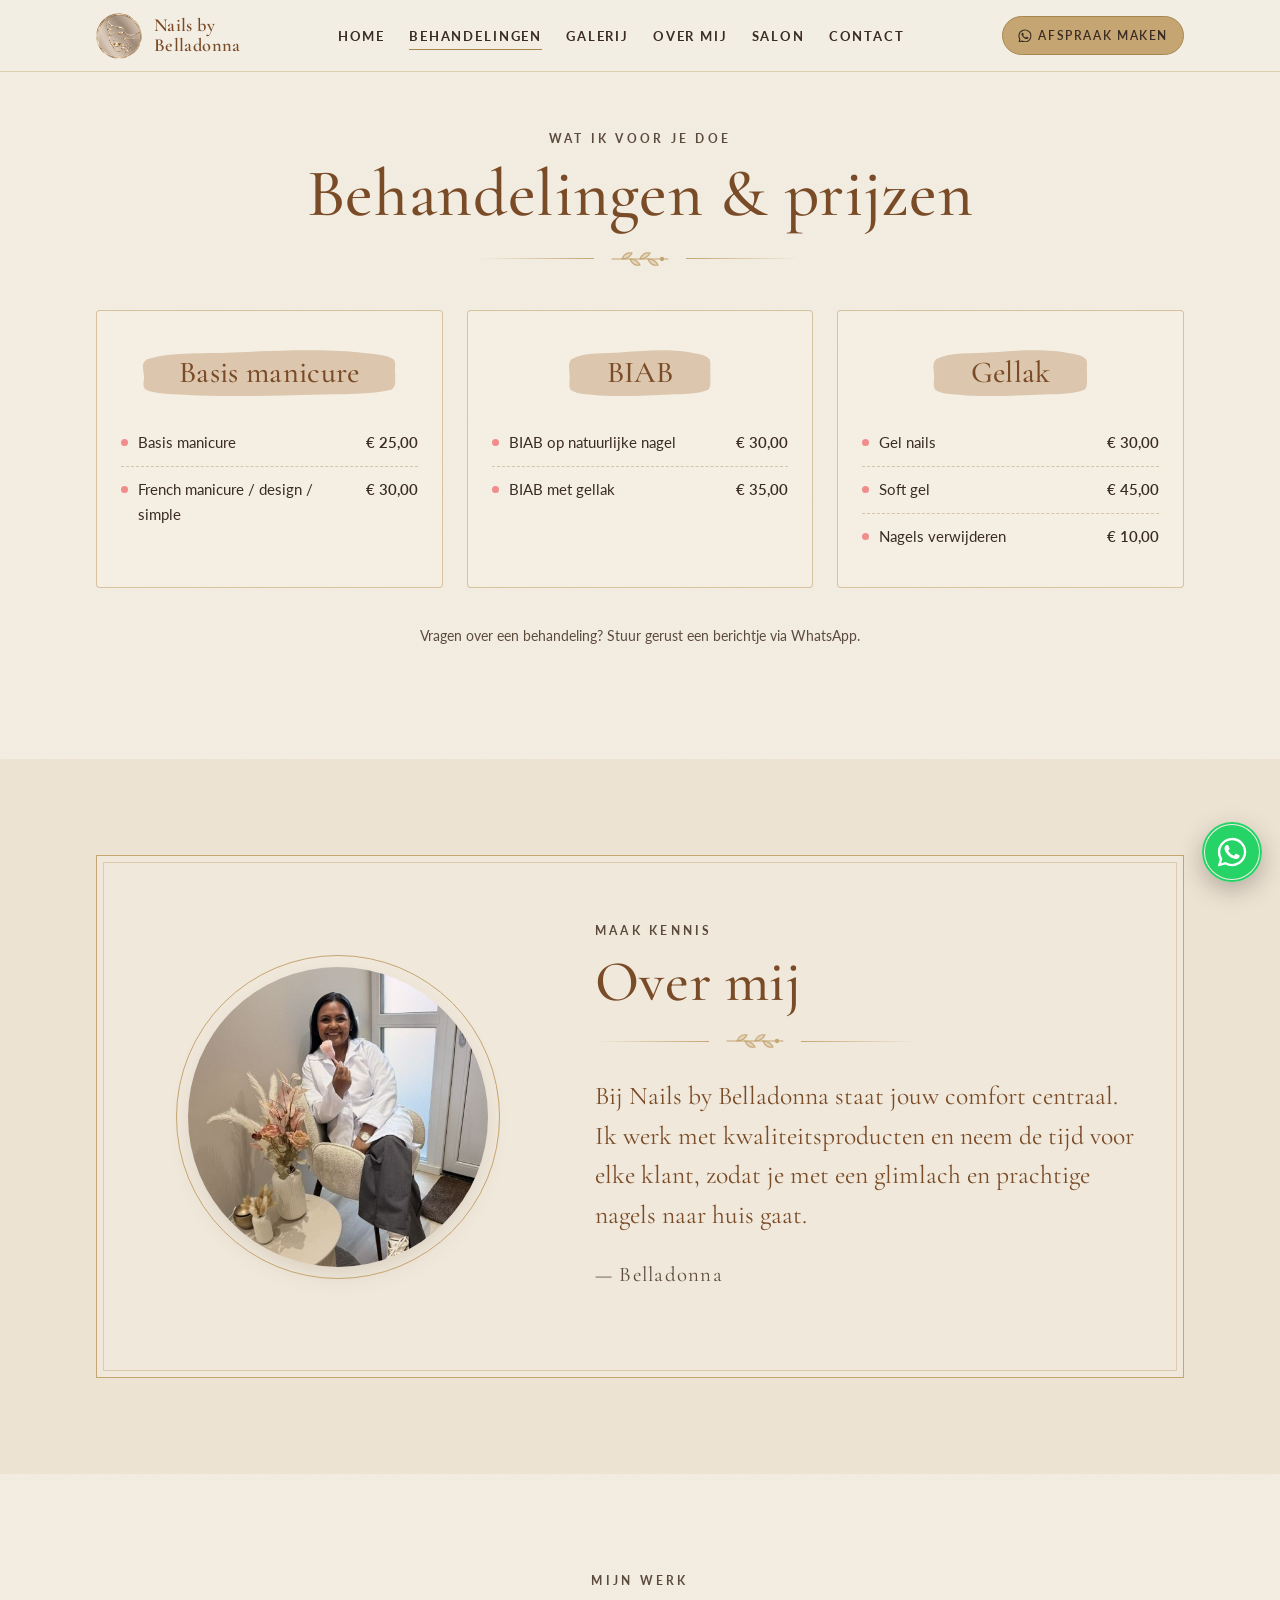
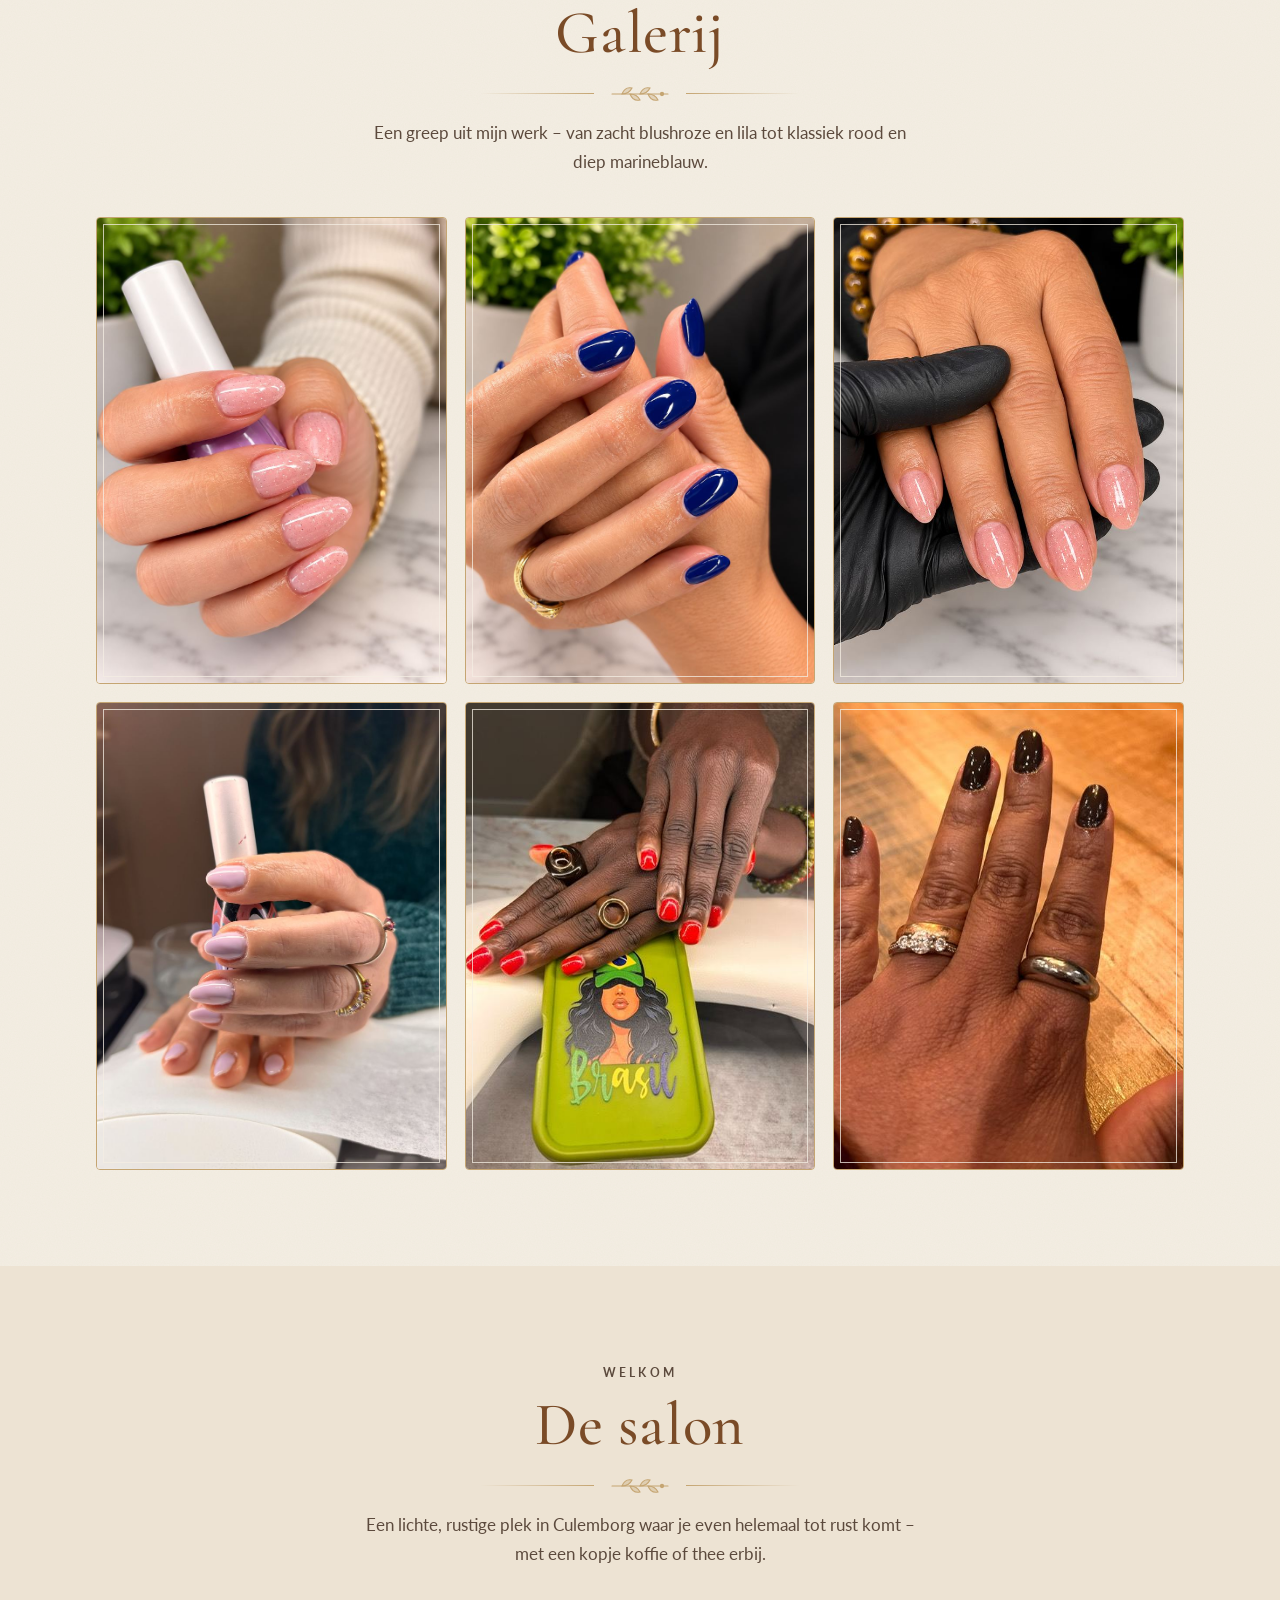
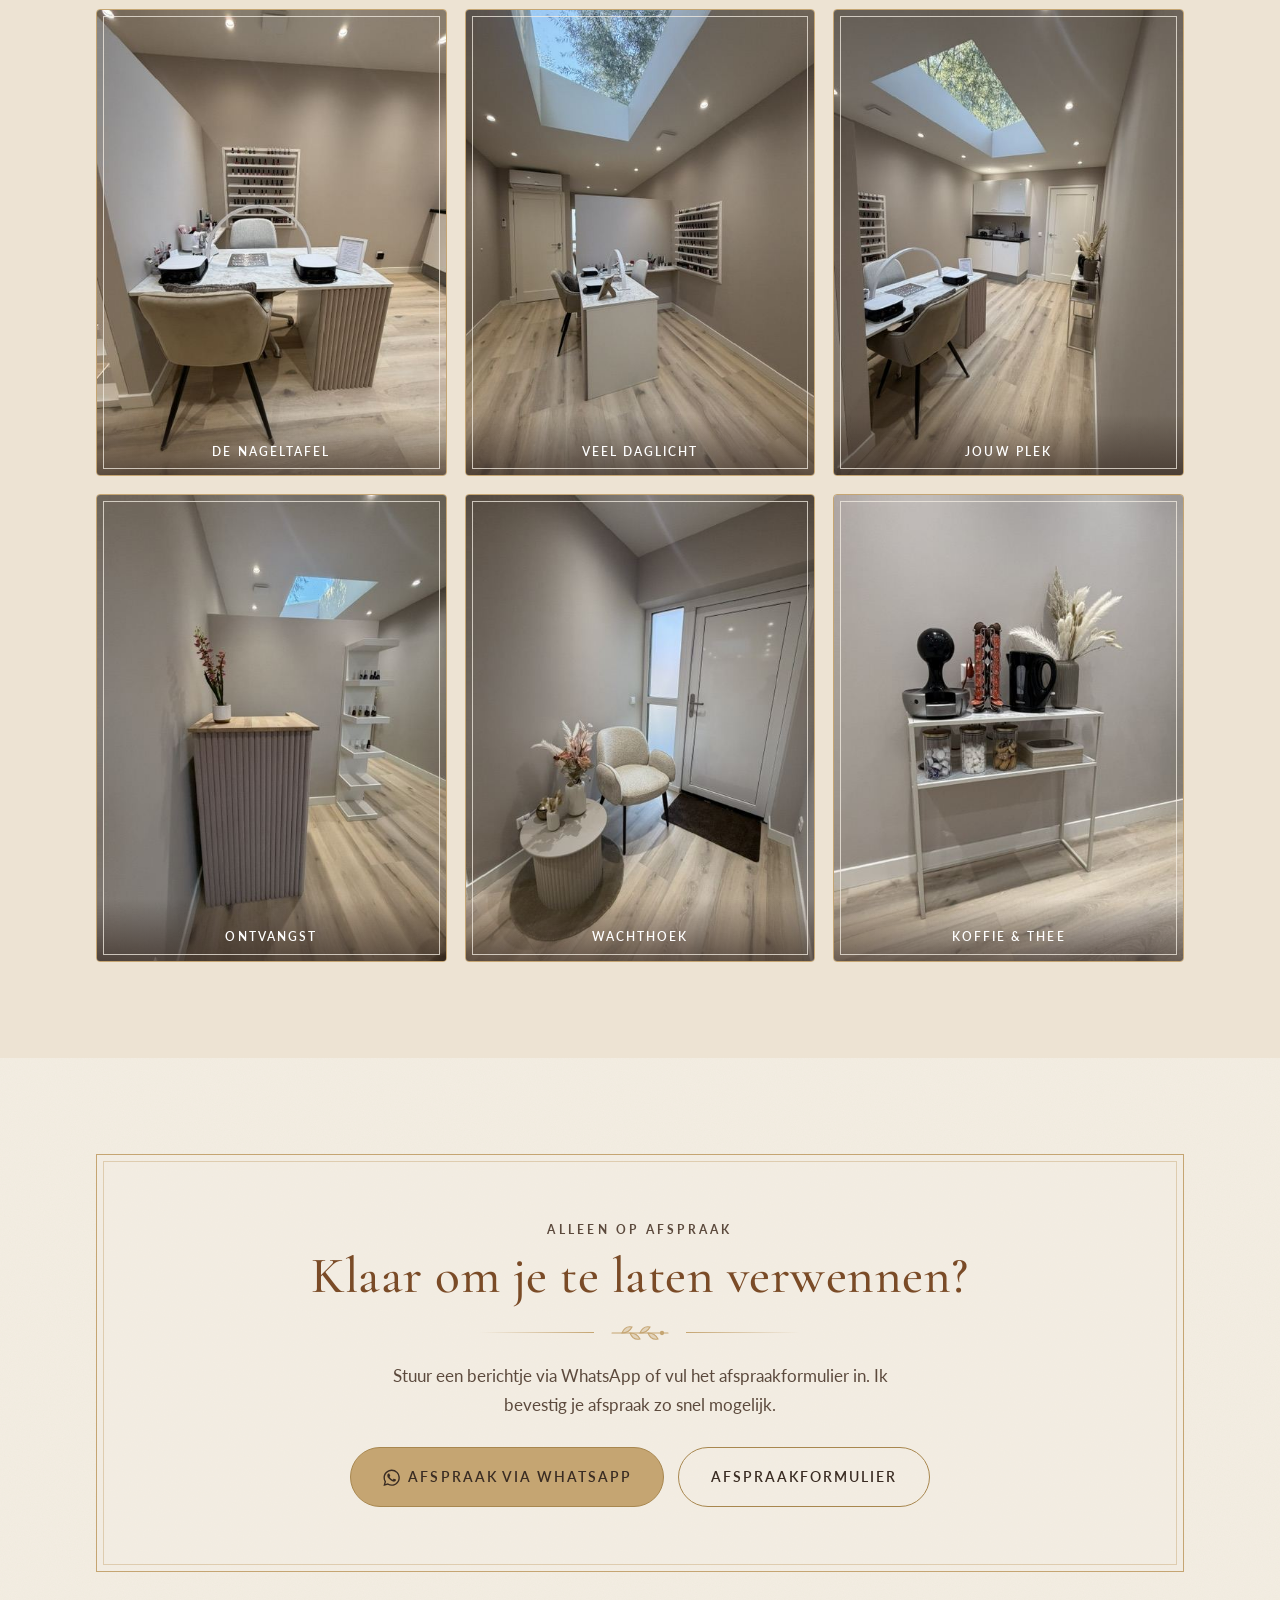
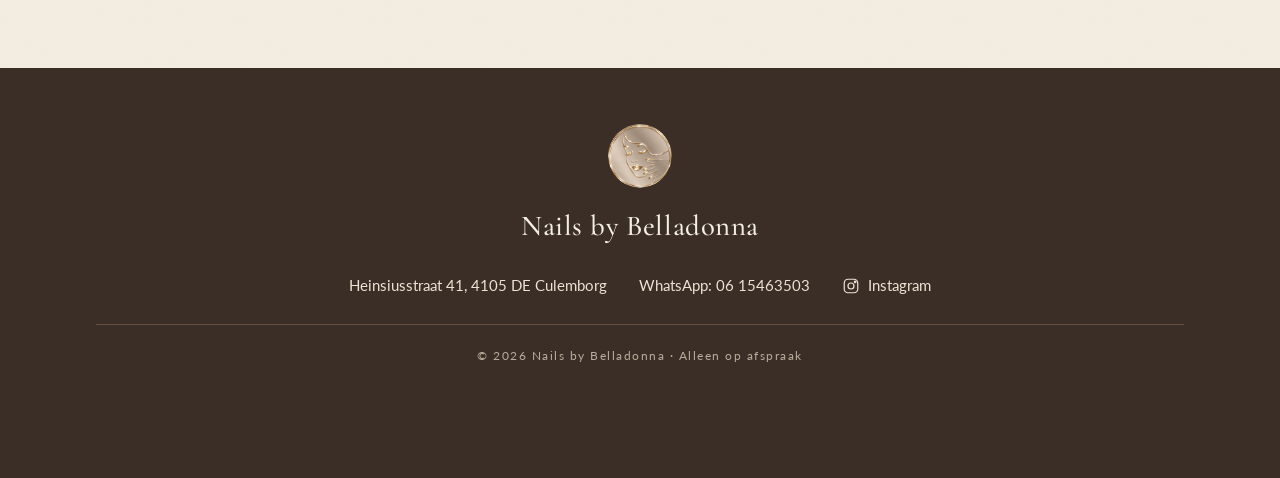
==== commit 552d6352: "Hero-video's na volgorde; Over mij naar behandelingenpagina - Video's spelen beeldvullend na elkaar " ====
--- a/behandelingen.html
+++ b/behandelingen.html
@@ -78,7 +78,7 @@
         <li><a href="index.html">Home</a></li>
         <li><a href="behandelingen.html" aria-current="page">Behandelingen</a></li>
         <li><a href="#galerij">Galerij</a></li>
-        <li><a href="index.html#over-mij">Over mij</a></li>
+        <li><a href="#over-mij">Over mij</a></li>
         <li><a href="#salon">Salon</a></li>
         <li><a href="index.html#contact">Contact</a></li>
         <li class="nav-cta"><a class="btn" href="index.html#afspraak">Afspraak maken</a></li>
@@ -132,8 +132,30 @@
   </div>
 </section>
 
+<!-- ============ OVER MIJ ============ -->
+<section id="over-mij" class="alt">
+  <div class="container">
+    <div class="frame">
+      <div class="about">
+        <div class="portrait reveal">
+          <div class="circle"><img src="img/over-mij.jpg" width="480" height="640" loading="lazy" alt="De nagelstyliste van Nails by Belladonna, glimlachend in de wachthoek van de salon" style="object-position:55% 18%"></div>
+        </div>
+        <div class="text reveal d1">
+          <span class="eyebrow">Maak kennis</span>
+          <h2 style="font-size:clamp(2.6rem,7vw,3.6rem)">Over mij</h2>
+          <div class="divider" aria-hidden="true"><svg><use href="#sprig"/></svg></div>
+          <blockquote style="margin-top:24px">
+            Bij Nails by Belladonna staat jouw comfort centraal. Ik werk met kwaliteitsproducten en neem de tijd voor elke klant, zodat je met een glimlach en prachtige nagels naar huis gaat.
+          </blockquote>
+          <p class="sign">— Belladonna</p>
+        </div>
+      </div>
+    </div>
+  </div>
+</section>
+
 <!-- ============ GALERIJ ============ -->
-<section id="galerij" class="alt">
+<section id="galerij">
   <div class="container">
     <div class="section-head reveal">
       <span class="eyebrow">Mijn werk</span>
@@ -154,7 +176,7 @@
 
 
 <!-- ============ DE SALON ============ -->
-<section id="salon">
+<section id="salon" class="alt">
   <div class="container">
     <div class="section-head reveal">
       <span class="eyebrow">Welkom</span>
@@ -175,7 +197,7 @@
 
 
 <!-- ============ AFSPRAAK CTA ============ -->
-<section class="alt" id="afspraak-cta">
+<section id="afspraak-cta">
   <div class="container">
     <div class="frame cta-box reveal">
       <span class="eyebrow">Alleen op afspraak</span>
--- a/css/style.css
+++ b/css/style.css
@@ -122,10 +122,9 @@
 
 /* ---------- Hero ---------- */
 .hero{position:relative;min-height:100vh;min-height:100svh;display:flex;align-items:center;justify-content:center;text-align:center;color:#fff;overflow:hidden;padding:calc(var(--header-h) + 40px) 0 90px;background:#2a2622}
-.hero-media{position:absolute;inset:0;display:flex;background:#2a2622}
-.hero-vid{flex:1 1 0;min-width:0;width:100%;height:100%;object-fit:cover;filter:grayscale(1) contrast(1.05) brightness(.92)}
-.hero-vid--2{display:none}
-@media (min-width:768px){.hero-vid--2{display:block}.hero-vid + .hero-vid{border-left:2px solid rgba(244,238,227,.35)}}
+.hero-media{position:absolute;inset:0;background:#2a2622}
+.hero-vid{position:absolute;inset:0;width:100%;height:100%;object-fit:cover;filter:grayscale(1) contrast(1.05) brightness(.92);opacity:0;transition:opacity 1.2s ease}
+.hero-vid.is-active{opacity:1}
 .hero-shade{position:absolute;inset:0;background:linear-gradient(180deg,rgba(20,16,12,.55) 0%,rgba(20,16,12,.25) 40%,rgba(20,16,12,.55) 100%)}
 .hero-content{position:relative;z-index:1}
 .hero-kicker{font-family:var(--serif);font-weight:500;font-size:clamp(1.4rem,3.6vw,2rem);letter-spacing:.04em;margin:0 0 6px;color:#fff;opacity:.92}
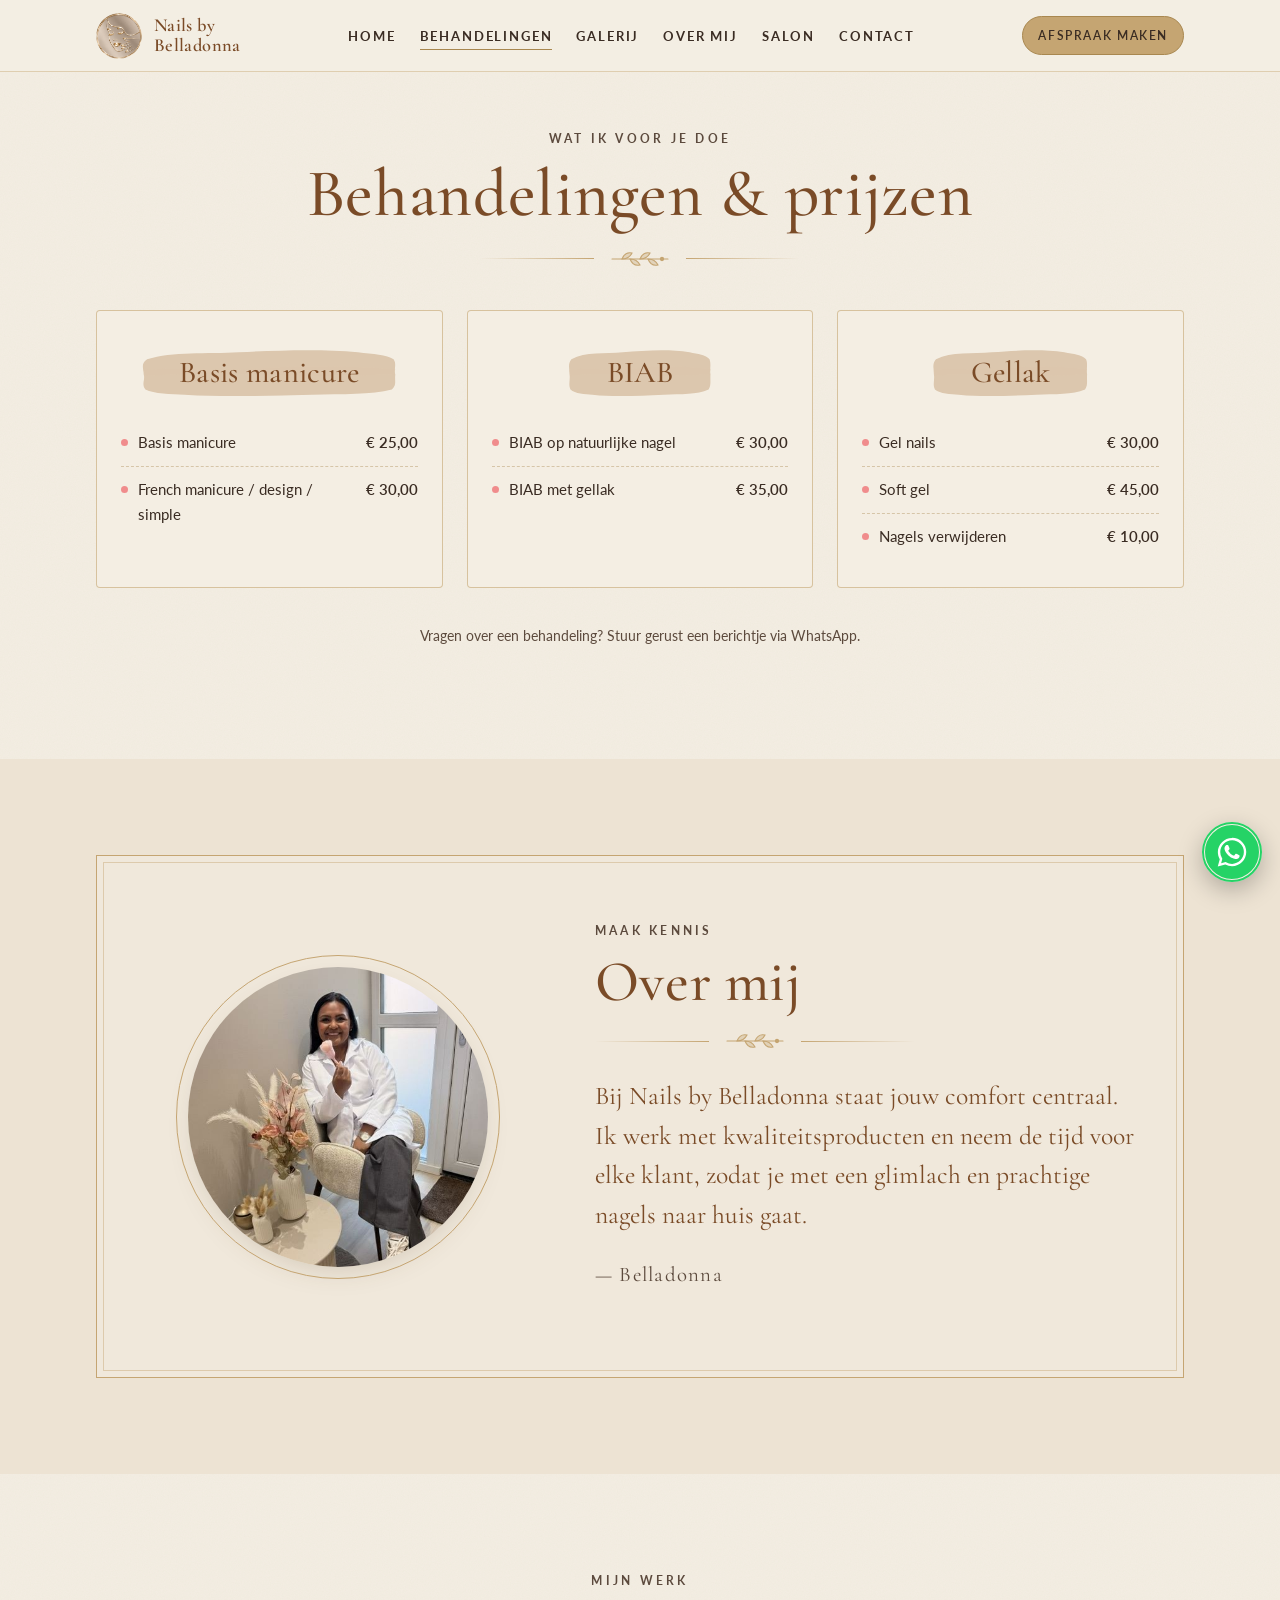
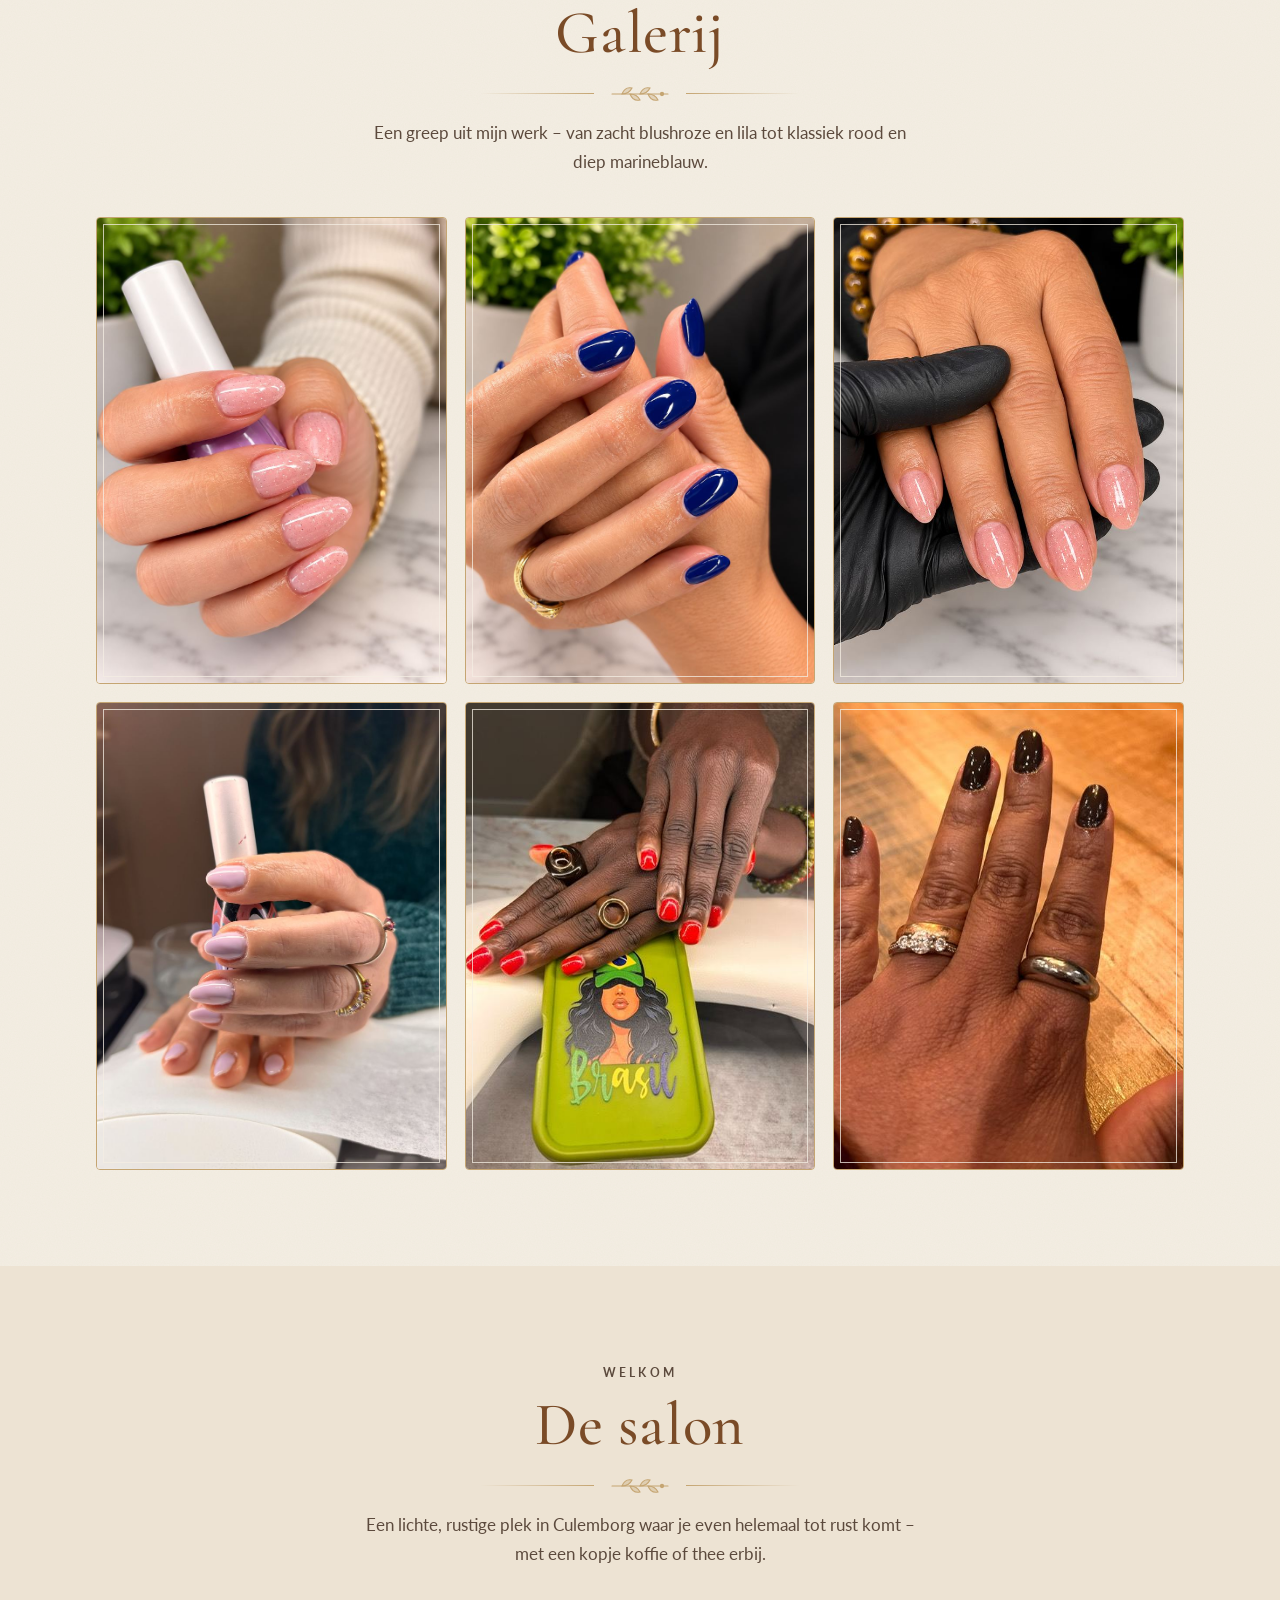
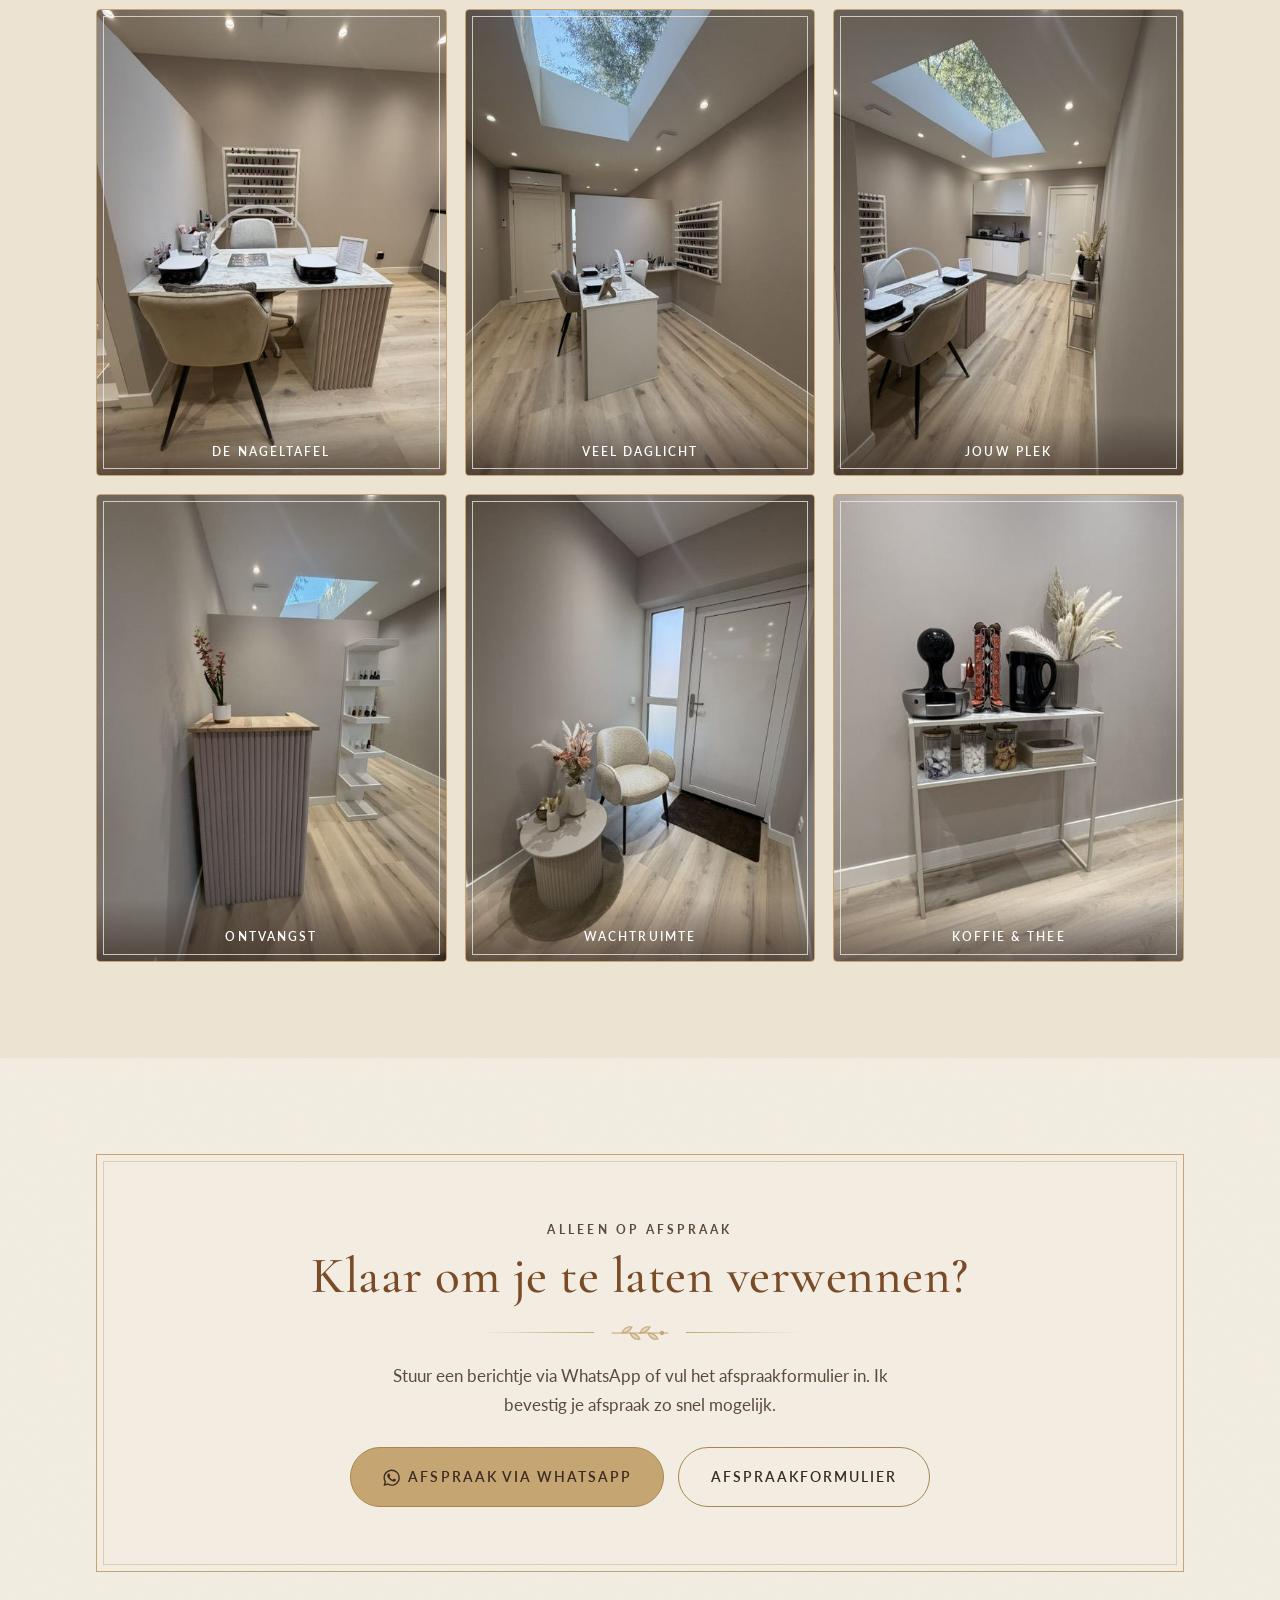
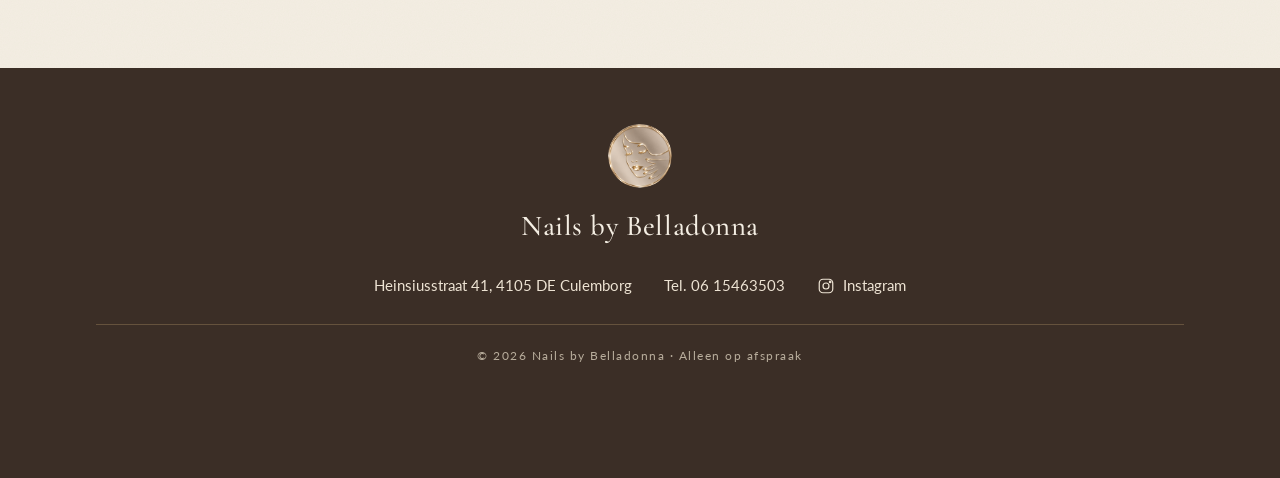
==== commit b396e5e9: "Minder WhatsApp-knoppen; "Wachthoek" wordt "Wachtruimte" - Homepage: alleen de zwevende WhatsApp-kno" ====
--- a/behandelingen.html
+++ b/behandelingen.html
@@ -84,9 +84,7 @@
         <li class="nav-cta"><a class="btn" href="index.html#afspraak">Afspraak maken</a></li>
       </ul>
     </nav>
-    <a class="btn" href="index.html#afspraak">
-      <svg aria-hidden="true"><use href="#wa"/></svg>Afspraak maken
-    </a>
+    <a class="btn" href="index.html#afspraak">Afspraak maken</a>
     <button class="menu-toggle" aria-label="Menu openen" aria-expanded="false" aria-controls="nav"><span></span></button>
   </div>
 </header>
@@ -138,7 +136,7 @@
     <div class="frame">
       <div class="about">
         <div class="portrait reveal">
-          <div class="circle"><img src="img/over-mij.jpg" width="480" height="640" loading="lazy" alt="De nagelstyliste van Nails by Belladonna, glimlachend in de wachthoek van de salon" style="object-position:55% 18%"></div>
+          <div class="circle"><img src="img/over-mij.jpg" width="480" height="640" loading="lazy" alt="De nagelstyliste van Nails by Belladonna, glimlachend in de wachtruimte van de salon" style="object-position:55% 18%"></div>
         </div>
         <div class="text reveal d1">
           <span class="eyebrow">Maak kennis</span>
@@ -189,7 +187,7 @@
       <figure class="reveal d1"><img src="img/salon-daklicht.jpg" width="480" height="640" loading="lazy" alt="Behandelruimte met groot daklicht en uitzicht op het groen"><figcaption>Veel daglicht</figcaption></figure>
       <figure class="reveal d2"><img src="img/salon-werkplek.jpg" width="480" height="640" loading="lazy" alt="Werkplek met comfortabele stoel, nageltafel en keukentje"><figcaption>Jouw plek</figcaption></figure>
       <figure class="reveal"><img src="img/salon-balie.jpg" width="480" height="640" loading="lazy" alt="Ontvangstbalie met orchidee en een rek met nagelproducten"><figcaption>Ontvangst</figcaption></figure>
-      <figure class="reveal d1"><img src="img/salon-wachthoek.jpg" width="480" height="640" loading="lazy" alt="Gezellige wachthoek met stoel, bijzettafel en droogbloemen"><figcaption>Wachthoek</figcaption></figure>
+      <figure class="reveal d1"><img src="img/salon-wachtruimte.jpg" width="480" height="640" loading="lazy" alt="Gezellige wachtruimte met stoel, bijzettafel en droogbloemen"><figcaption>Wachtruimte</figcaption></figure>
       <figure class="reveal d2"><img src="img/salon-koffie.jpg" width="480" height="640" loading="lazy" alt="Koffie- en theehoek met koffiemachine, waterkoker en lekkers"><figcaption>Koffie &amp; thee</figcaption></figure>
     </div>
   </div>
@@ -223,7 +221,7 @@
     <div class="name">Nails by Belladonna</div>
     <ul>
       <li>Heinsiusstraat 41, 4105 DE Culemborg</li>
-      <li><a class="wa-link" href="https://wa.me/31615463503" target="_blank" rel="noopener">WhatsApp: 06 15463503</a></li>
+      <li><a href="tel:+31615463503">Tel. 06 15463503</a></li>
       <li><a class="social" href="https://www.instagram.com/" target="_blank" rel="noopener" aria-label="Instagram van Nails by Belladonna">
         <svg viewBox="0 0 24 24" fill="none" stroke="currentColor" stroke-width="1.6" aria-hidden="true"><rect x="3" y="3" width="18" height="18" rx="5"/><circle cx="12" cy="12" r="4"/><circle cx="17.5" cy="6.5" r="1" fill="currentColor"/></svg>Instagram</a></li>
     </ul>
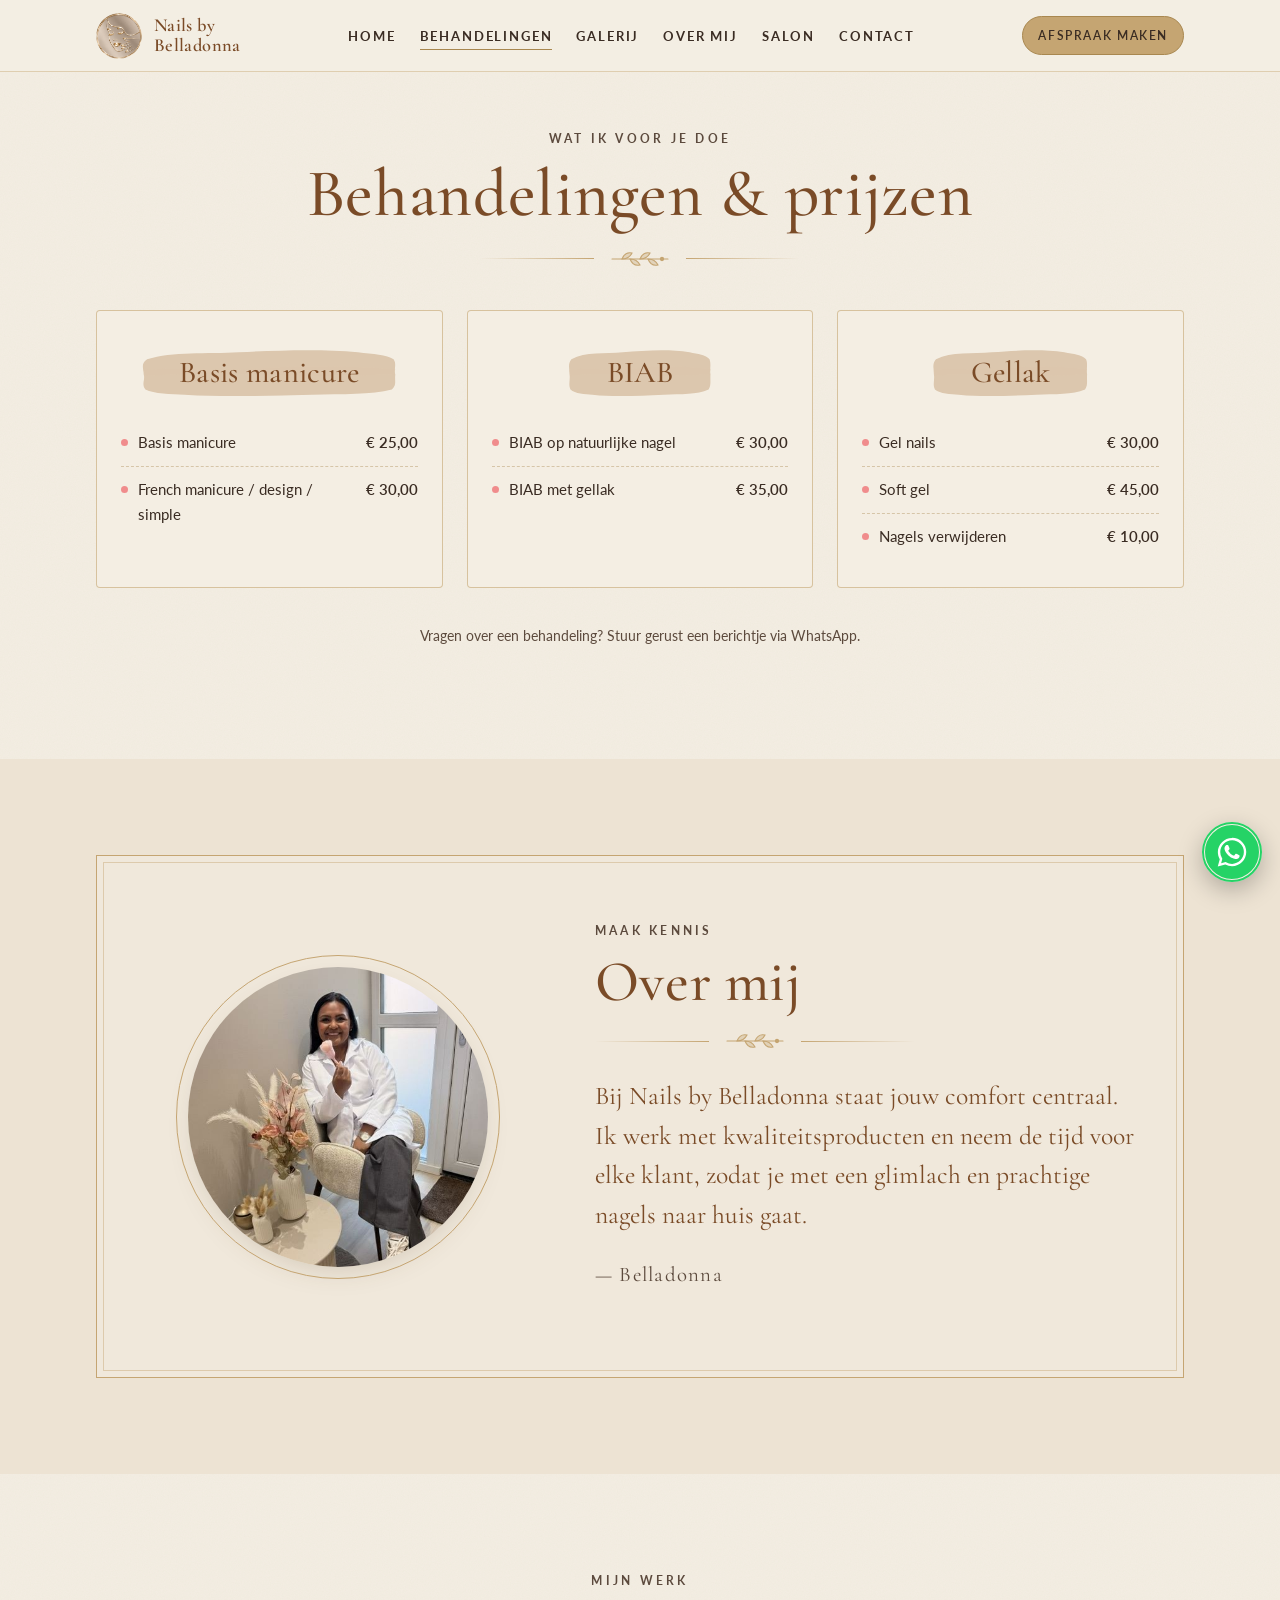
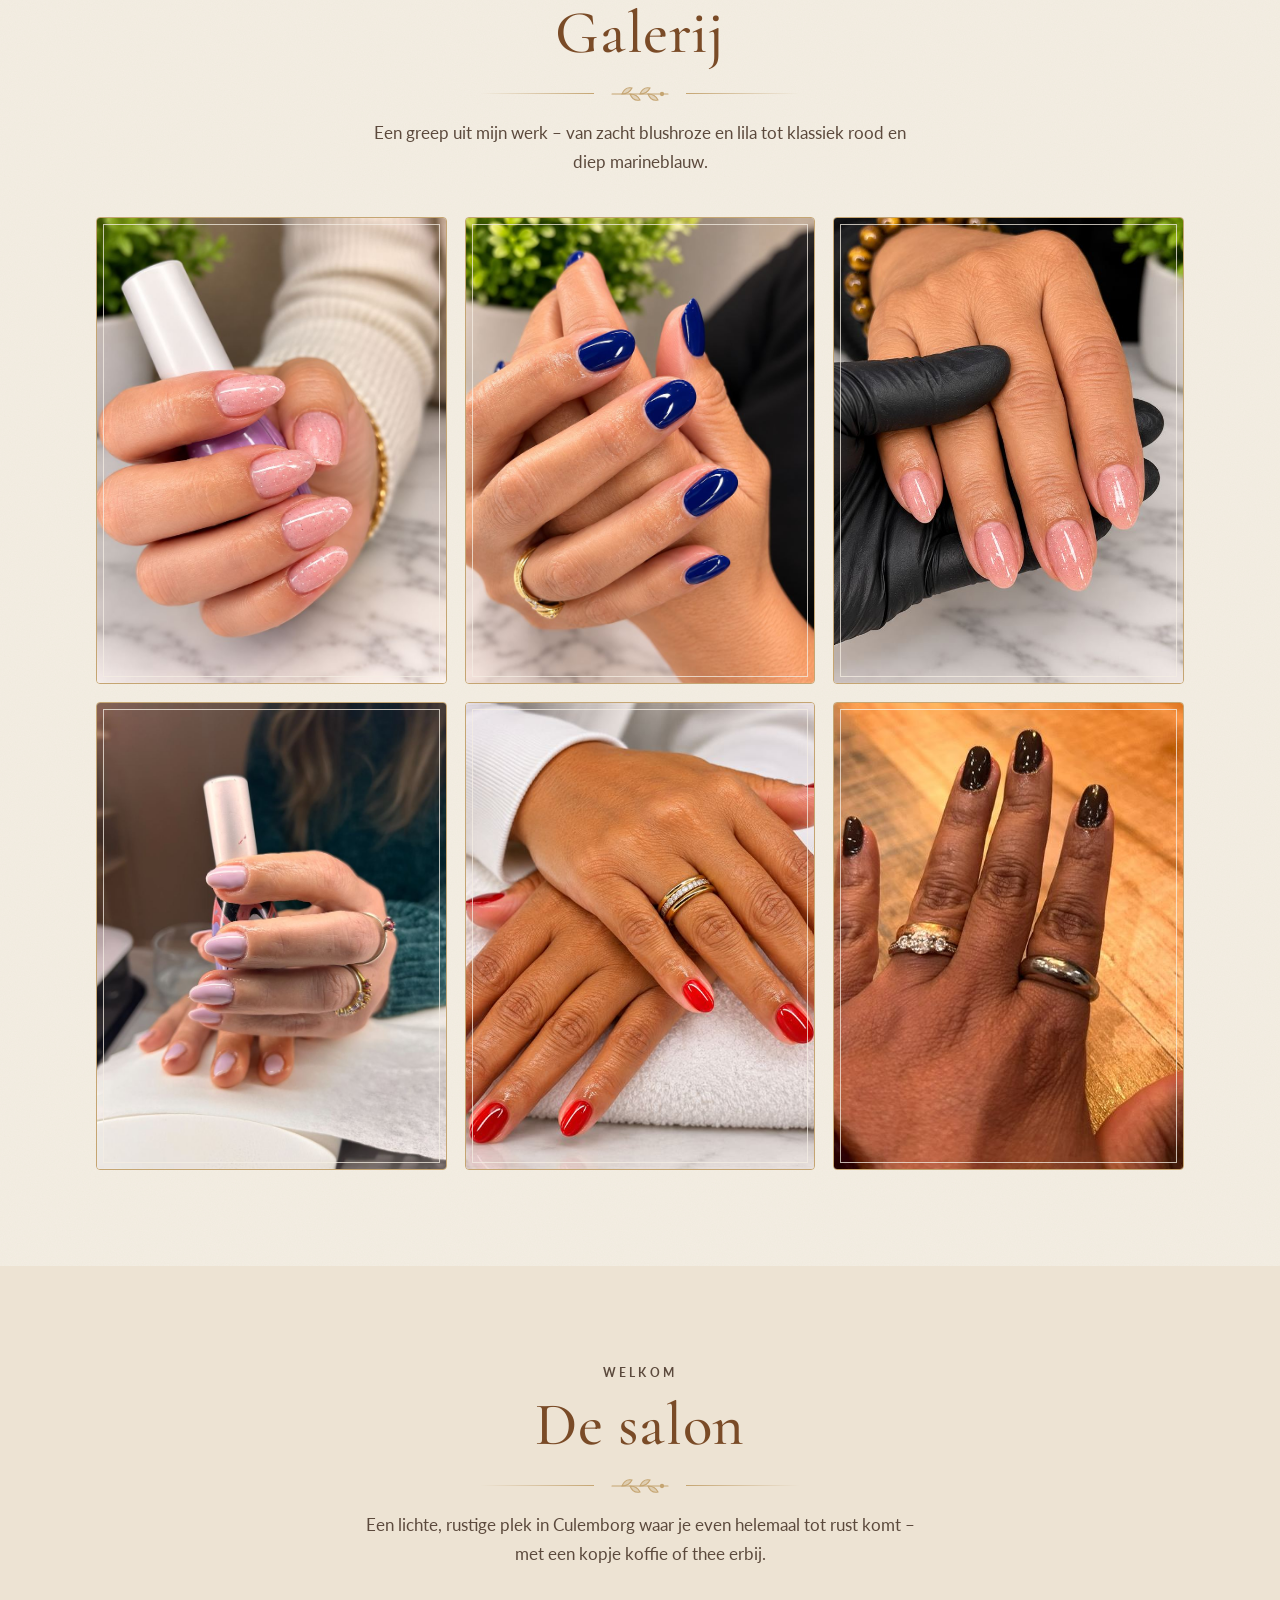
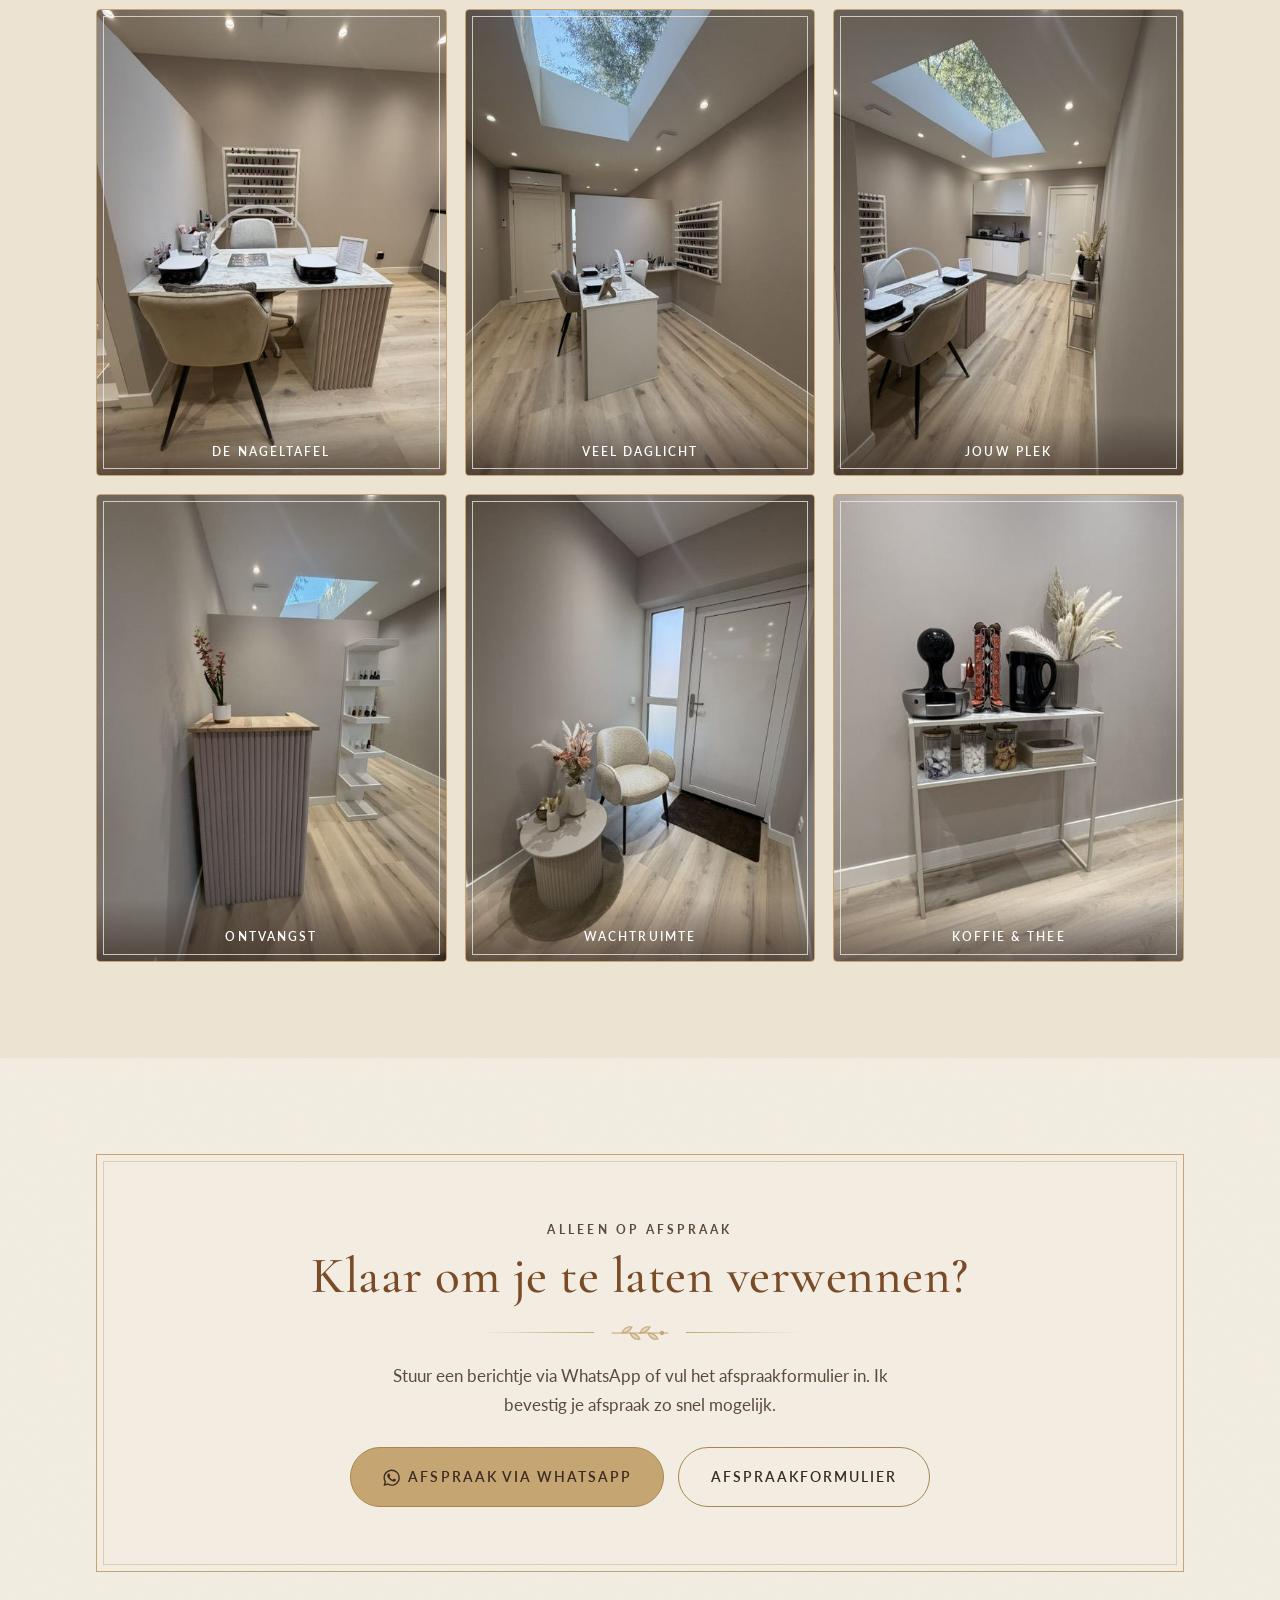
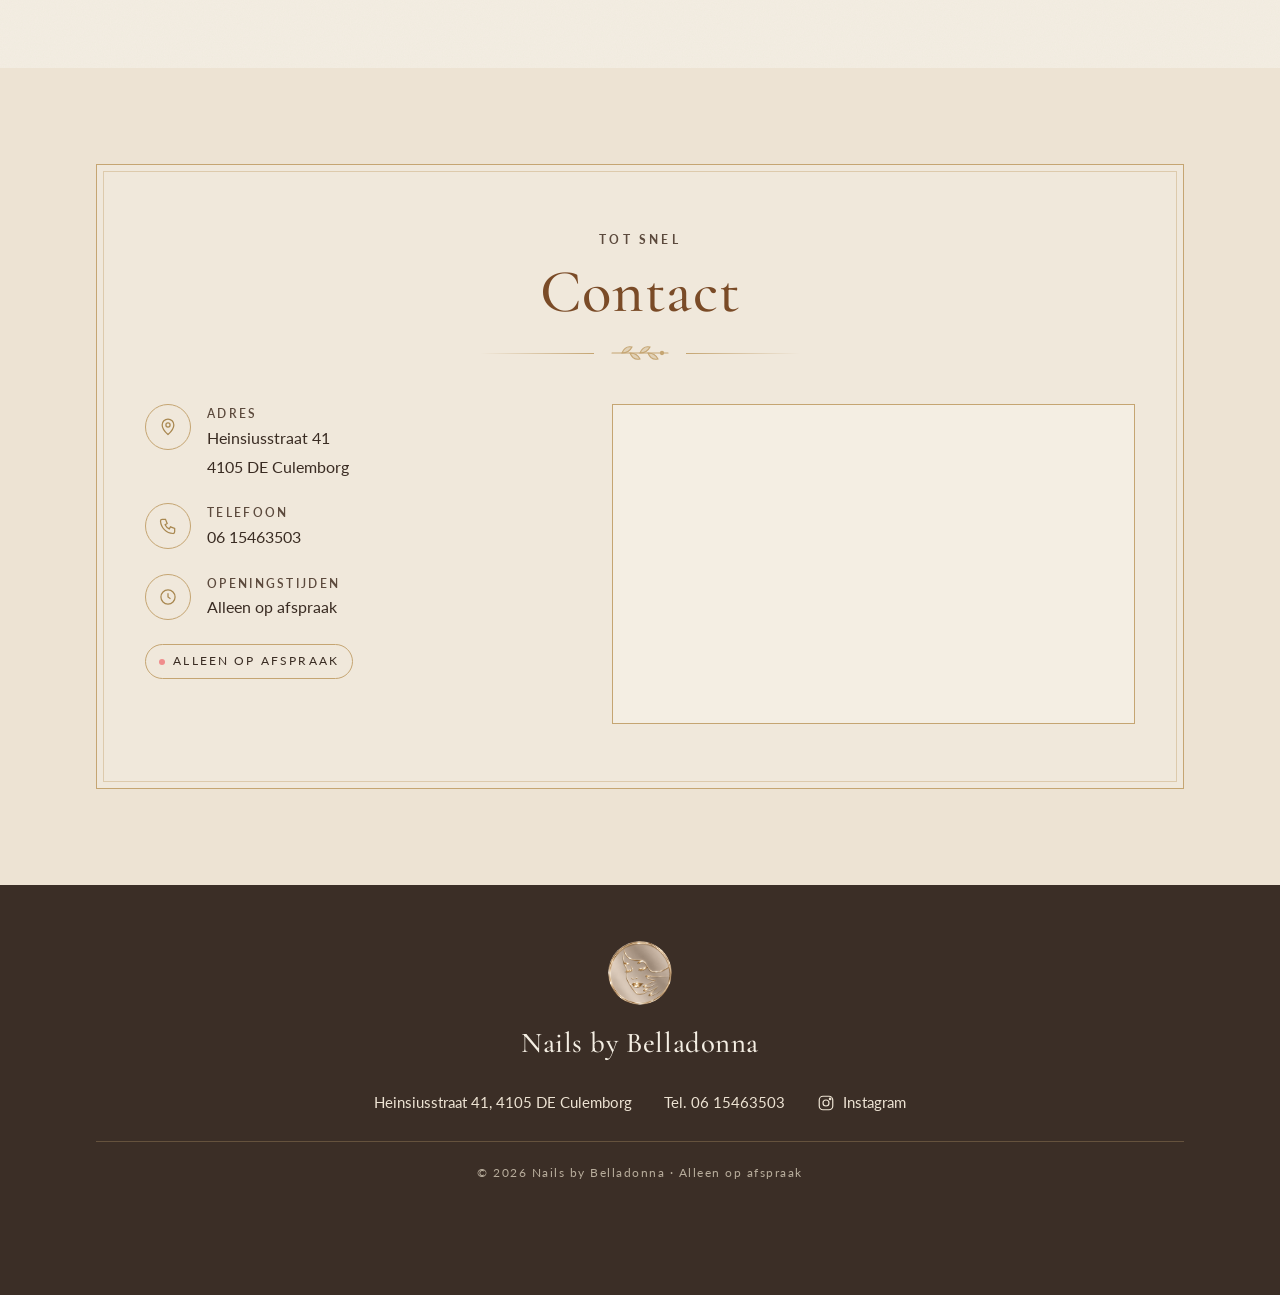
==== commit 6873352e: "Contact naar behandelingenpagina; nieuwe foto rode nagels - Contact (adres, telefoon, kaart) verplaa" ====
--- a/behandelingen.html
+++ b/behandelingen.html
@@ -80,7 +80,7 @@
         <li><a href="#galerij">Galerij</a></li>
         <li><a href="#over-mij">Over mij</a></li>
         <li><a href="#salon">Salon</a></li>
-        <li><a href="index.html#contact">Contact</a></li>
+        <li><a href="#contact">Contact</a></li>
         <li class="nav-cta"><a class="btn" href="index.html#afspraak">Afspraak maken</a></li>
       </ul>
     </nav>
@@ -166,7 +166,7 @@
       <figure class="reveal d1" tabindex="0"><img src="img/galerij-marineblauw.jpg" width="800" height="1067" loading="lazy" alt="Glanzende marineblauwe gellak op korte, ronde nagels"><figcaption>Marineblauw</figcaption></figure>
       <figure class="reveal d2" tabindex="0"><img src="img/galerij-nude-glitter.jpg" width="800" height="875" loading="lazy" alt="Nude roze nagels met subtiele glitter en een glanzende afwerking"><figcaption>Nude glitter</figcaption></figure>
       <figure class="reveal" tabindex="0"><img src="img/galerij-lila.jpg" width="800" height="1067" loading="lazy" alt="Zachte lila gellak op amandelvormige nagels"><figcaption>Lila</figcaption></figure>
-      <figure class="reveal d1" tabindex="0"><img src="img/galerij-rood.jpg" width="480" height="640" loading="lazy" alt="Felrode gellak op korte nagels"><figcaption>Klassiek rood</figcaption></figure>
+      <figure class="reveal d1" tabindex="0"><img src="img/galerij-rood.jpg" width="800" height="709" loading="lazy" alt="Glanzende rode gellak op ronde nagels, handen op een witte handdoek"><figcaption>Klassiek rood</figcaption></figure>
       <figure class="reveal d2" tabindex="0"><img src="img/galerij-chocoladebruin.jpg" width="631" height="640" loading="lazy" alt="Glanzende chocoladebruine gellak op ronde nagels"><figcaption>Chocoladebruin</figcaption></figure>
     </div>
   </div>
@@ -207,6 +207,40 @@
           <svg aria-hidden="true"><use href="#wa"/></svg>Afspraak via WhatsApp
         </a>
         <a class="btn btn--lg btn--outline" href="index.html#afspraak">Afspraakformulier</a>
+      </div>
+    </div>
+  </div>
+</section>
+
+<!-- ============ CONTACT ============ -->
+<section id="contact" class="alt">
+  <div class="container">
+    <div class="frame">
+      <div class="section-head reveal">
+        <span class="eyebrow">Tot snel</span>
+        <h2>Contact</h2>
+        <div class="divider" aria-hidden="true"><svg><use href="#sprig"/></svg></div>
+      </div>
+      <div class="contact">
+        <div class="contact-info reveal">
+          <div class="info-row">
+            <div class="ic" aria-hidden="true"><svg viewBox="0 0 24 24" fill="none" stroke="currentColor" stroke-width="1.5"><path d="M12 21s-7-6.2-7-11.5a7 7 0 0 1 14 0C19 14.8 12 21 12 21z"/><circle cx="12" cy="9.5" r="2.5"/></svg></div>
+            <div><strong>Adres</strong><a href="https://www.google.com/maps/search/?api=1&query=Heinsiusstraat+41+4105+DE+Culemborg" target="_blank" rel="noopener">Heinsiusstraat 41<br>4105 DE Culemborg</a></div>
+          </div>
+          <div class="info-row">
+            <div class="ic" aria-hidden="true"><svg viewBox="0 0 24 24" fill="none" stroke="currentColor" stroke-width="1.5"><path d="M5 4h4l2 5-2.5 1.5a11 11 0 0 0 5 5L15 13l5 2v4a2 2 0 0 1-2 2A16 16 0 0 1 3 6a2 2 0 0 1 2-2"/></svg></div>
+            <div><strong>Telefoon</strong><a href="tel:+31615463503">06 15463503</a></div>
+          </div>
+          <div class="info-row">
+            <div class="ic" aria-hidden="true"><svg viewBox="0 0 24 24" fill="none" stroke="currentColor" stroke-width="1.5"><circle cx="12" cy="12" r="8.5"/><path d="M12 7.5V12l3 2"/></svg></div>
+            <div><strong>Openingstijden</strong><span>Alleen op afspraak</span></div>
+          </div>
+          <span class="badge">Alleen op afspraak</span>
+        </div>
+        <div class="map reveal d1">
+          <iframe title="Kaart: Nails by Belladonna, Heinsiusstraat 41, 4105 DE Culemborg" loading="lazy" referrerpolicy="no-referrer-when-downgrade"
+            src="https://maps.google.com/maps?q=Heinsiusstraat%2041%2C%204105%20DE%20Culemborg&z=16&output=embed"></iframe>
+        </div>
       </div>
     </div>
   </div>
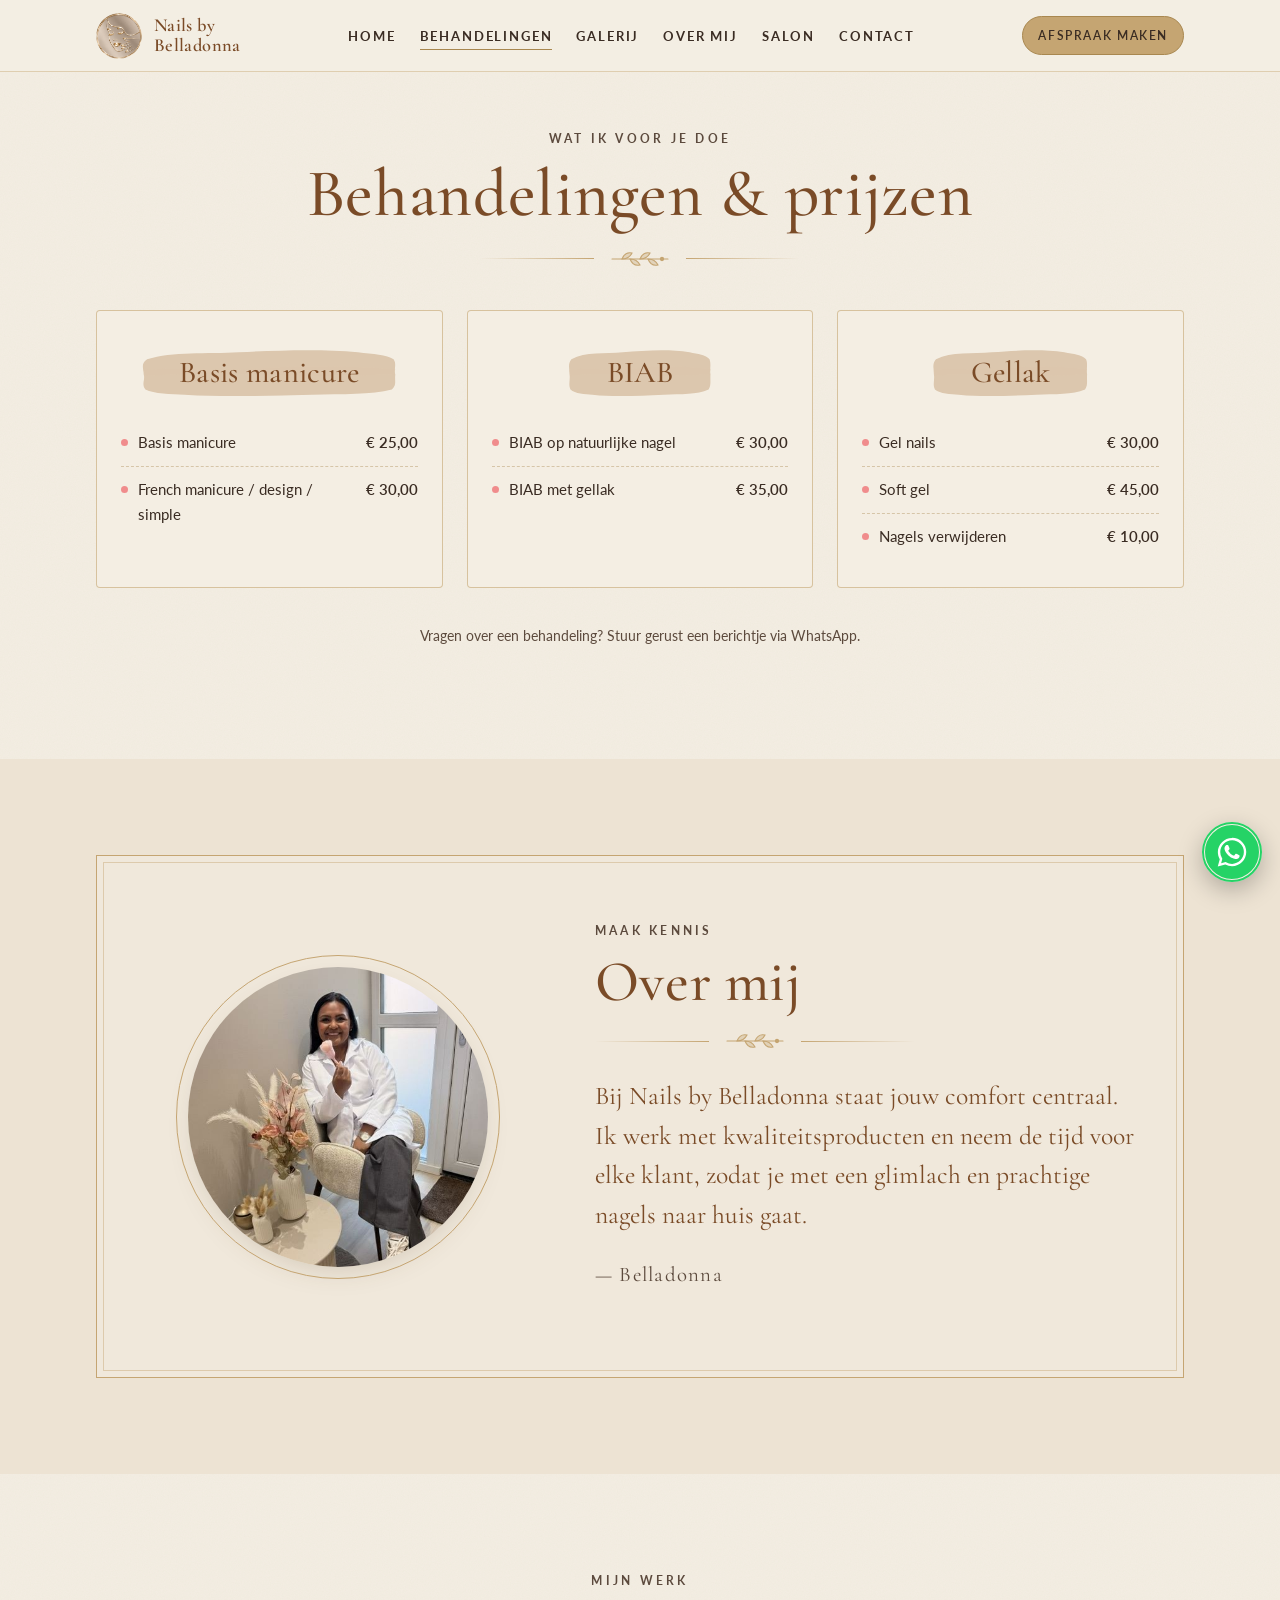
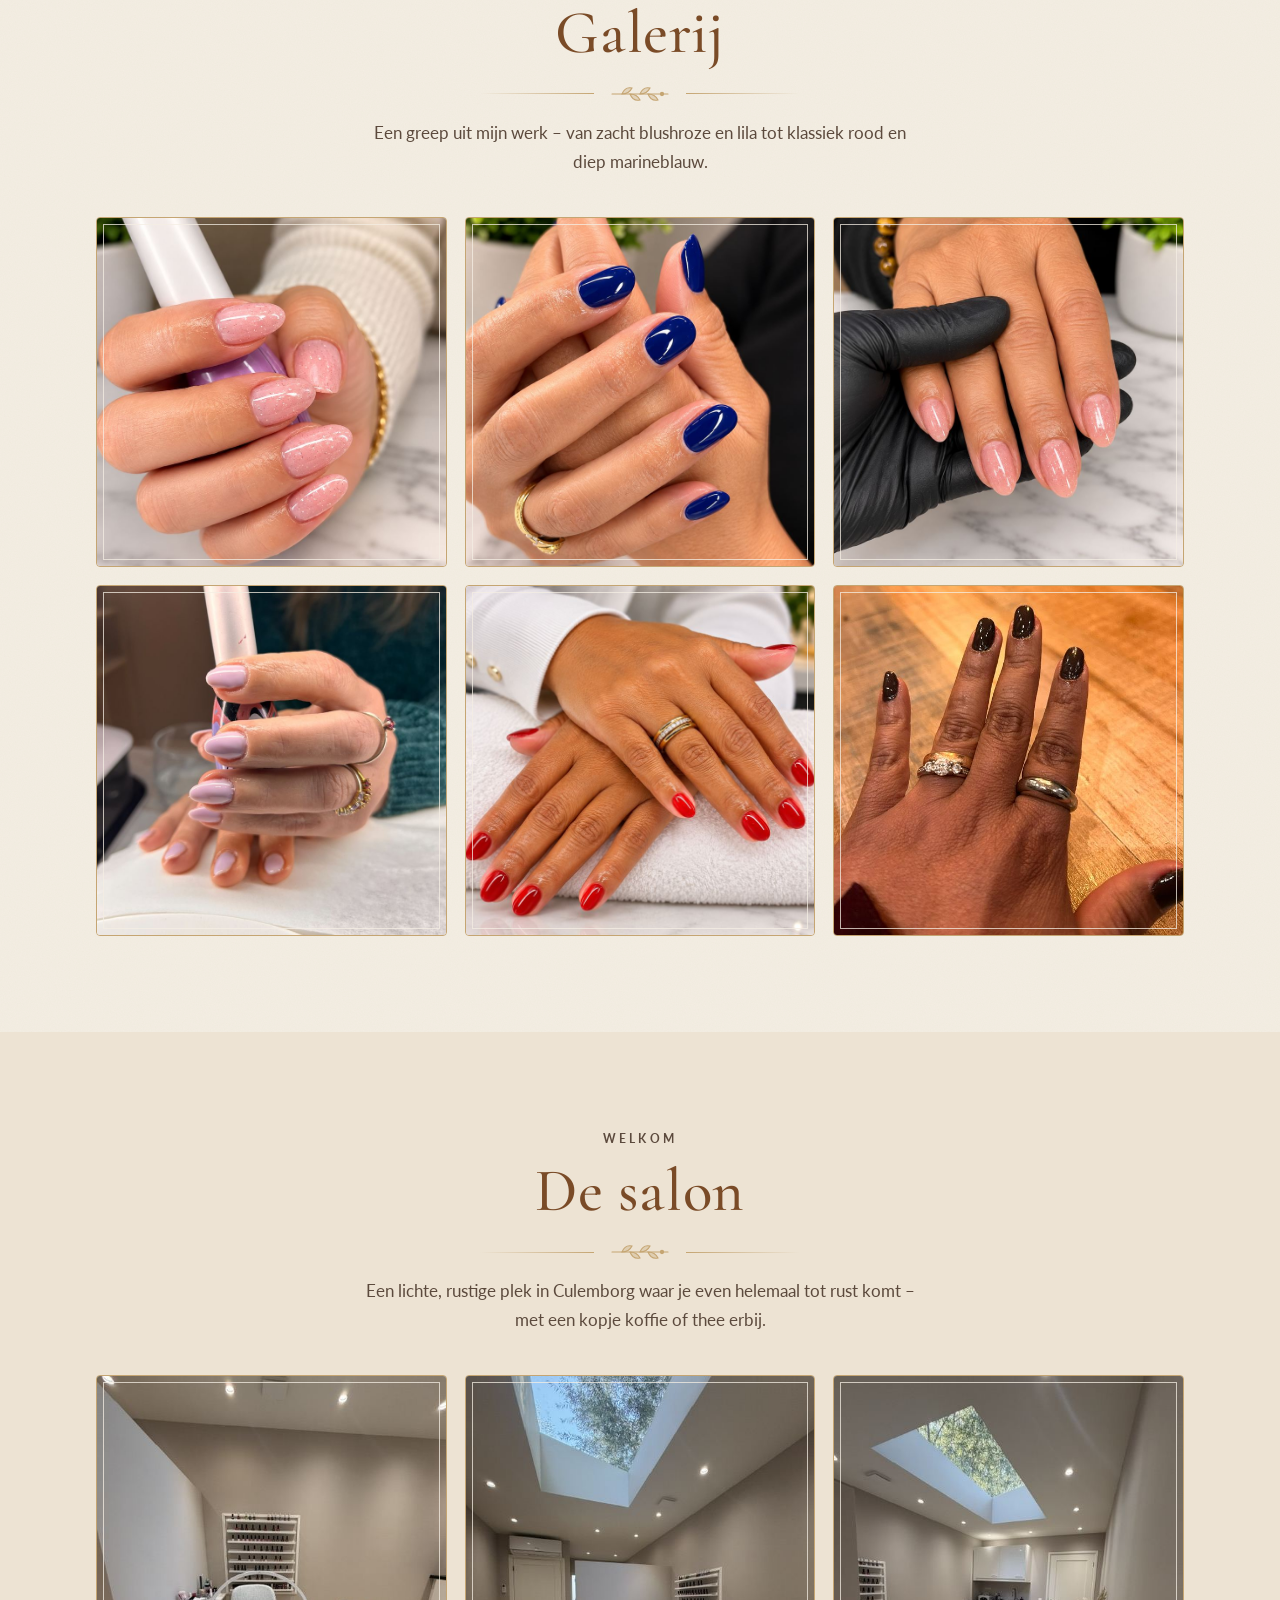
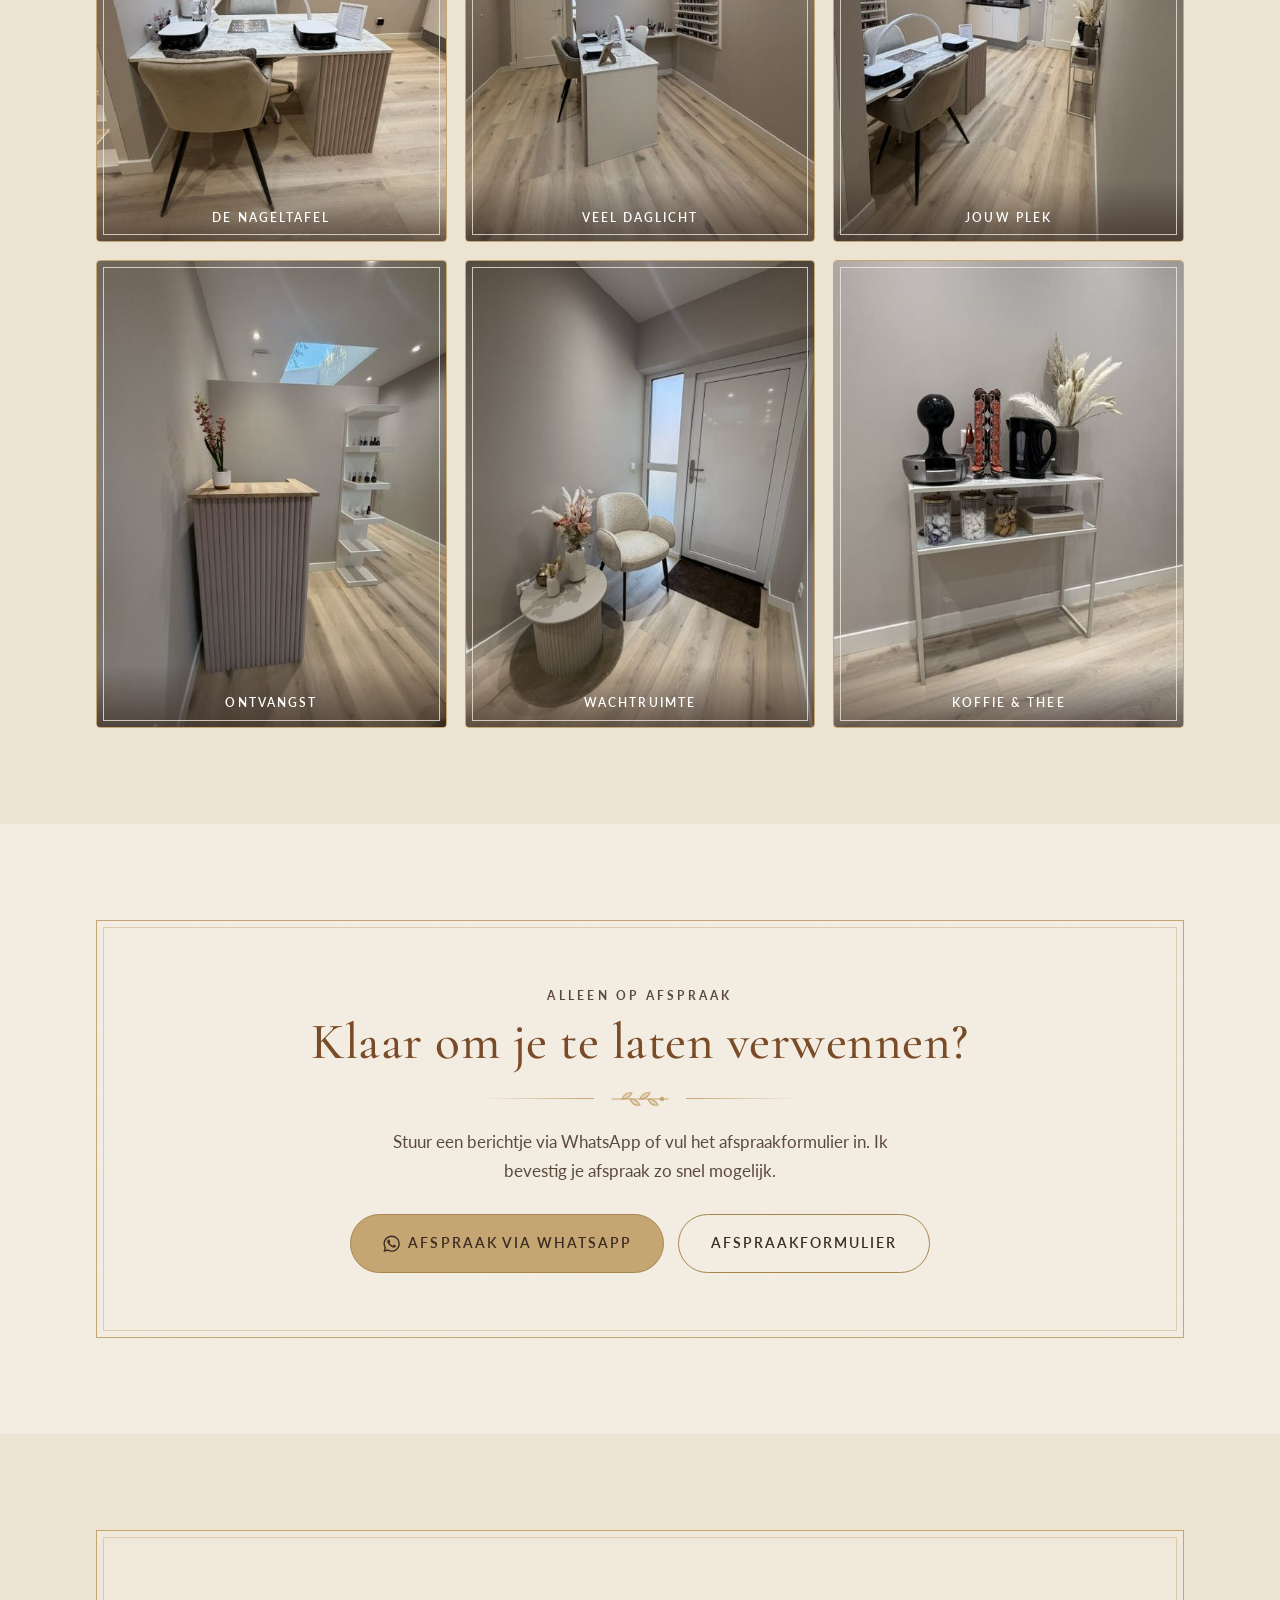
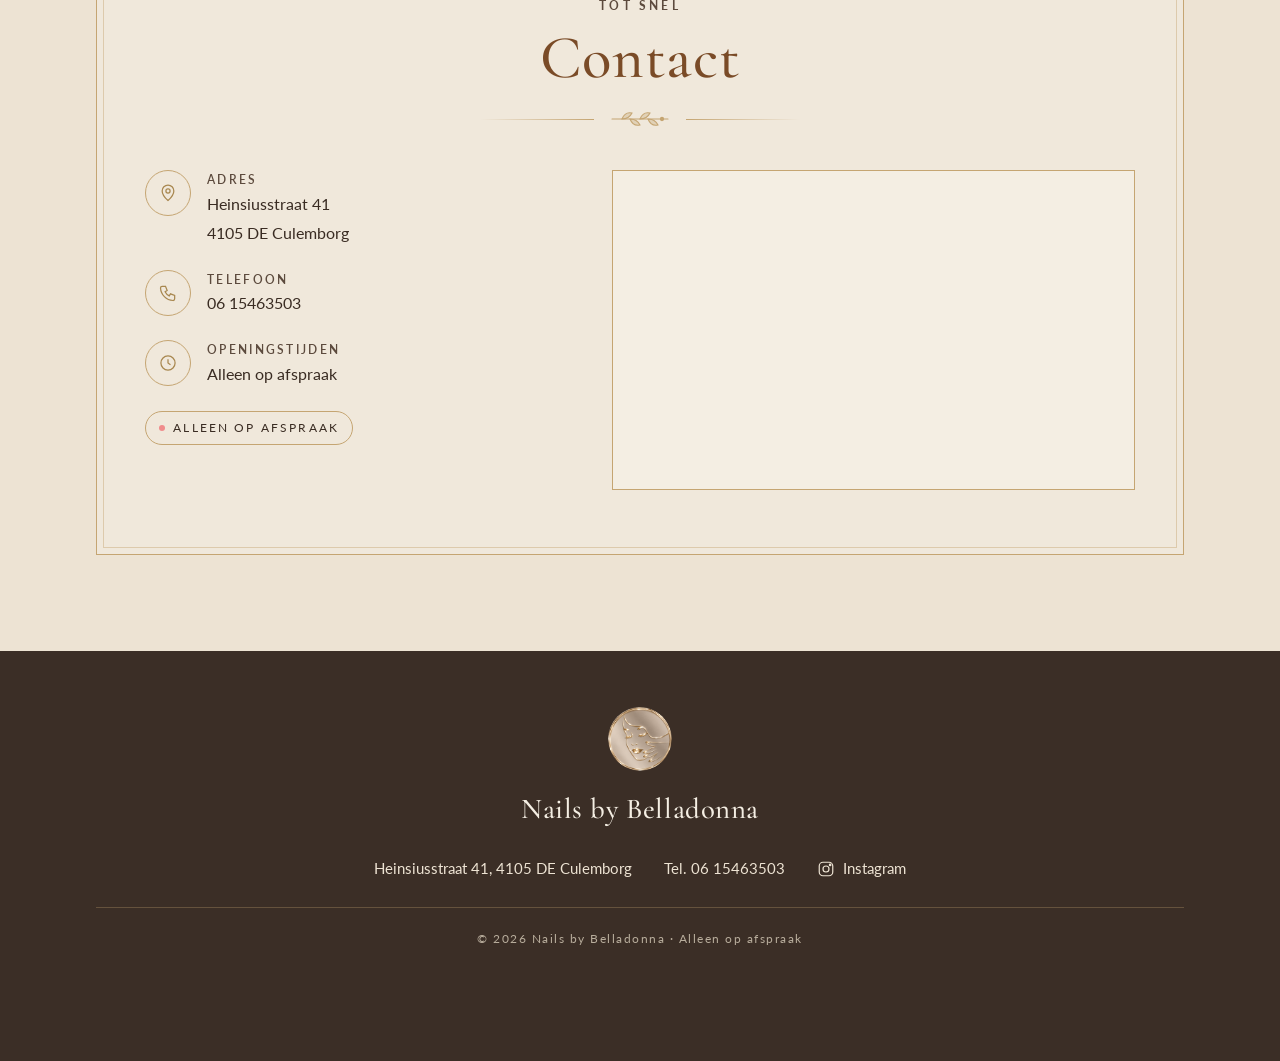
==== commit af1b6fa1: "Galerij: vierkante foto's en nagels gecentreerd Co-Authored-By: Claude Opus 5.5 <noreply@anthropic.c" ====
--- a/behandelingen.html
+++ b/behandelingen.html
@@ -162,12 +162,12 @@
       <p>Een greep uit mijn werk – van zacht blushroze en lila tot klassiek rood en diep marineblauw.</p>
     </div>
     <div class="gallery">
-      <figure class="reveal" tabindex="0"><img src="img/galerij-blushroze-glitter.jpg" width="800" height="1067" loading="lazy" alt="Glanzende blushroze manicure met fijne glitter op amandelvormige nagels"><figcaption>Blushroze glitter</figcaption></figure>
-      <figure class="reveal d1" tabindex="0"><img src="img/galerij-marineblauw.jpg" width="800" height="1067" loading="lazy" alt="Glanzende marineblauwe gellak op korte, ronde nagels"><figcaption>Marineblauw</figcaption></figure>
-      <figure class="reveal d2" tabindex="0"><img src="img/galerij-nude-glitter.jpg" width="800" height="875" loading="lazy" alt="Nude roze nagels met subtiele glitter en een glanzende afwerking"><figcaption>Nude glitter</figcaption></figure>
-      <figure class="reveal" tabindex="0"><img src="img/galerij-lila.jpg" width="800" height="1067" loading="lazy" alt="Zachte lila gellak op amandelvormige nagels"><figcaption>Lila</figcaption></figure>
-      <figure class="reveal d1" tabindex="0"><img src="img/galerij-rood.jpg" width="800" height="709" loading="lazy" alt="Glanzende rode gellak op ronde nagels, handen op een witte handdoek"><figcaption>Klassiek rood</figcaption></figure>
-      <figure class="reveal d2" tabindex="0"><img src="img/galerij-chocoladebruin.jpg" width="631" height="640" loading="lazy" alt="Glanzende chocoladebruine gellak op ronde nagels"><figcaption>Chocoladebruin</figcaption></figure>
+      <figure class="reveal" tabindex="0"><img src="img/galerij-blushroze-glitter.jpg" width="800" height="1067" loading="lazy" style="object-position:50% 62%" alt="Glanzende blushroze manicure met fijne glitter op amandelvormige nagels"><figcaption>Blushroze glitter</figcaption></figure>
+      <figure class="reveal d1" tabindex="0"><img src="img/galerij-marineblauw.jpg" width="800" height="1067" loading="lazy" style="object-position:50% 55%" alt="Glanzende marineblauwe gellak op korte, ronde nagels"><figcaption>Marineblauw</figcaption></figure>
+      <figure class="reveal d2" tabindex="0"><img src="img/galerij-nude-glitter.jpg" width="800" height="875" loading="lazy" style="object-position:50% 80%" alt="Nude roze nagels met subtiele glitter en een glanzende afwerking"><figcaption>Nude glitter</figcaption></figure>
+      <figure class="reveal" tabindex="0"><img src="img/galerij-lila.jpg" width="800" height="1067" loading="lazy" style="object-position:30% 72%" alt="Zachte lila gellak op amandelvormige nagels"><figcaption>Lila</figcaption></figure>
+      <figure class="reveal d1" tabindex="0"><img src="img/galerij-rood.jpg" width="800" height="709" loading="lazy" style="object-position:50% 60%" alt="Glanzende rode gellak op ronde nagels, handen op een witte handdoek"><figcaption>Klassiek rood</figcaption></figure>
+      <figure class="reveal d2" tabindex="0"><img src="img/galerij-chocoladebruin.jpg" width="631" height="640" loading="lazy" style="object-position:50% 25%" alt="Glanzende chocoladebruine gellak op ronde nagels"><figcaption>Chocoladebruin</figcaption></figure>
     </div>
   </div>
 </section>
--- a/css/style.css
+++ b/css/style.css
@@ -170,7 +170,7 @@
 /* ---------- Galerij ---------- */
 .gallery{display:grid;grid-template-columns:1fr;gap:16px;max-width:420px;margin:0 auto}
 @media (min-width:640px){.gallery{grid-template-columns:repeat(3,1fr);gap:18px;max-width:none}}
-.gallery figure{margin:0;position:relative;overflow:hidden;border-radius:var(--radius);aspect-ratio:3/4;border:1px solid var(--gold);background:var(--beige)}
+.gallery figure{margin:0;position:relative;overflow:hidden;border-radius:var(--radius);aspect-ratio:1/1;border:1px solid var(--gold);background:var(--beige)}
 .gallery figure::before{content:"";position:absolute;inset:6px;border:1px solid rgba(244,238,227,.75);z-index:1;pointer-events:none}
 .gallery figure > svg,.gallery figure > img{width:100%;height:100%;object-fit:cover;transition:transform .7s cubic-bezier(.2,.7,.2,1),filter .7s}
 .gallery figcaption{
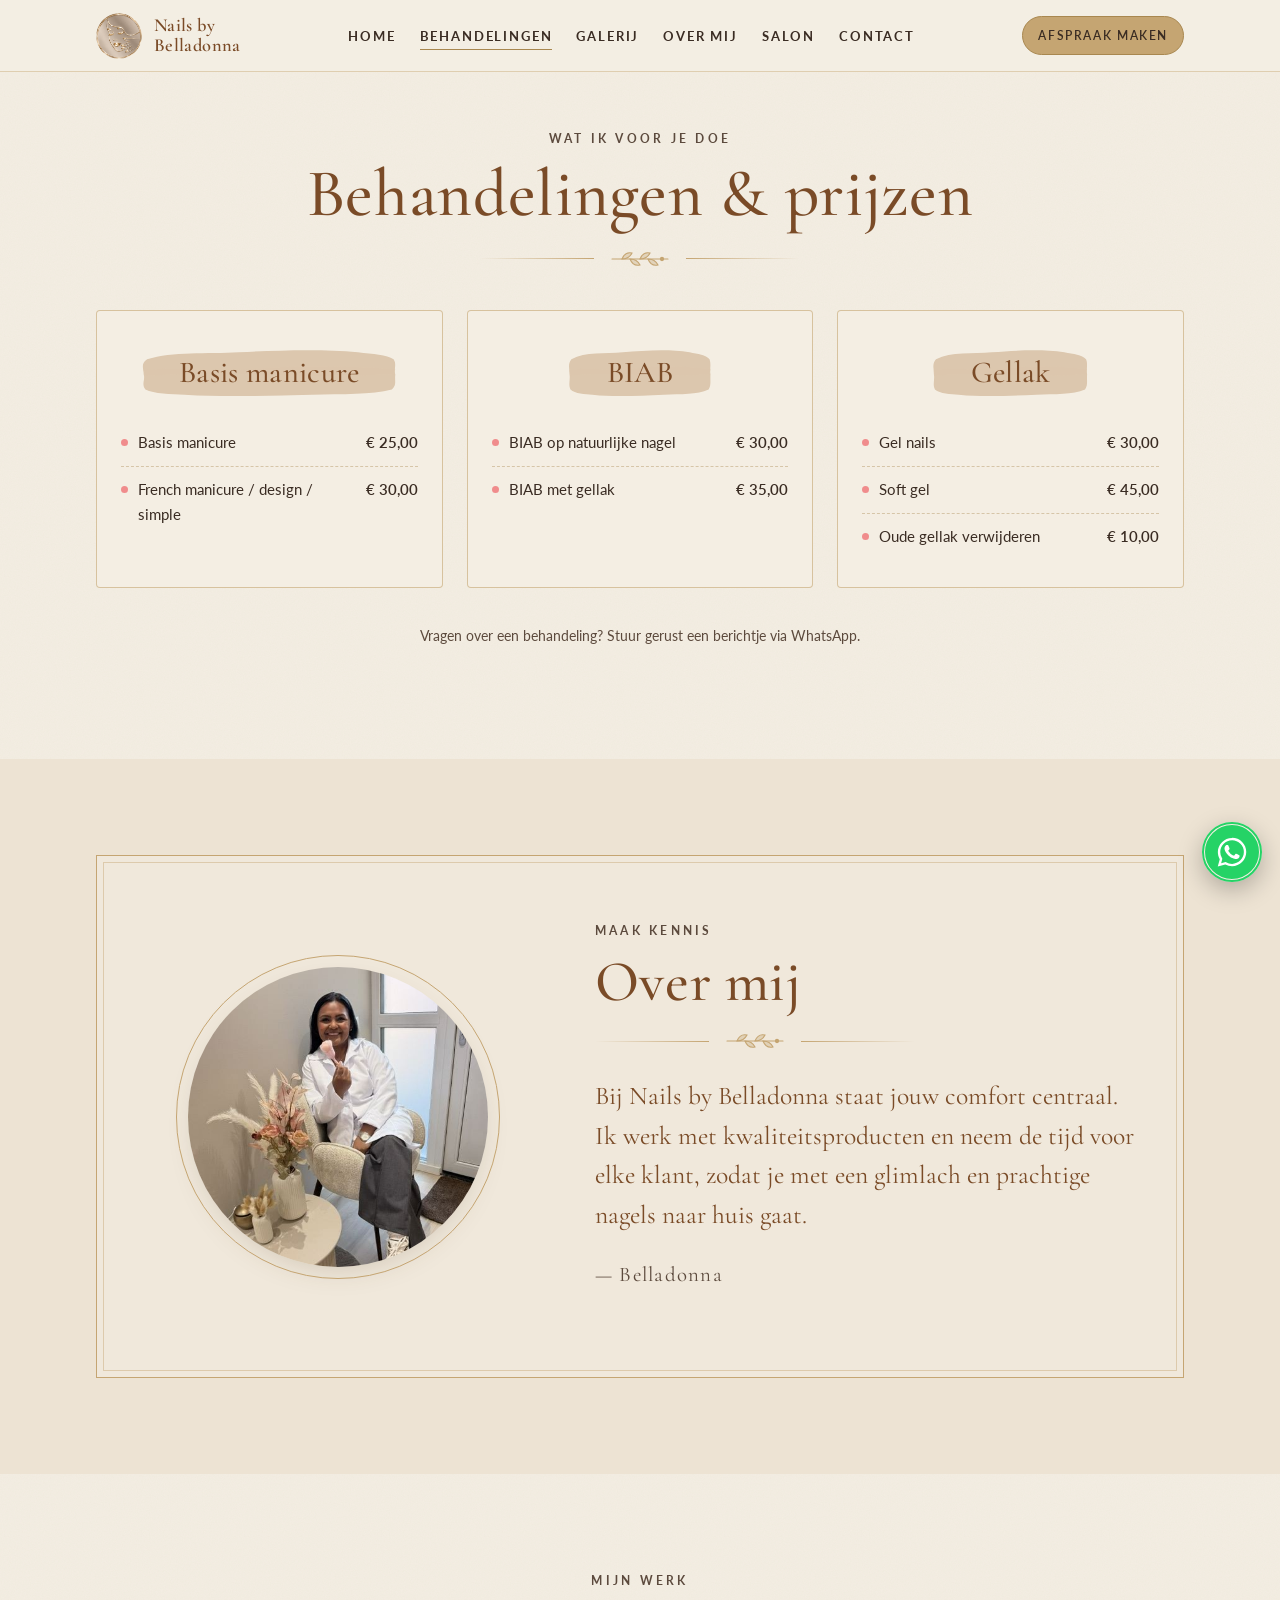
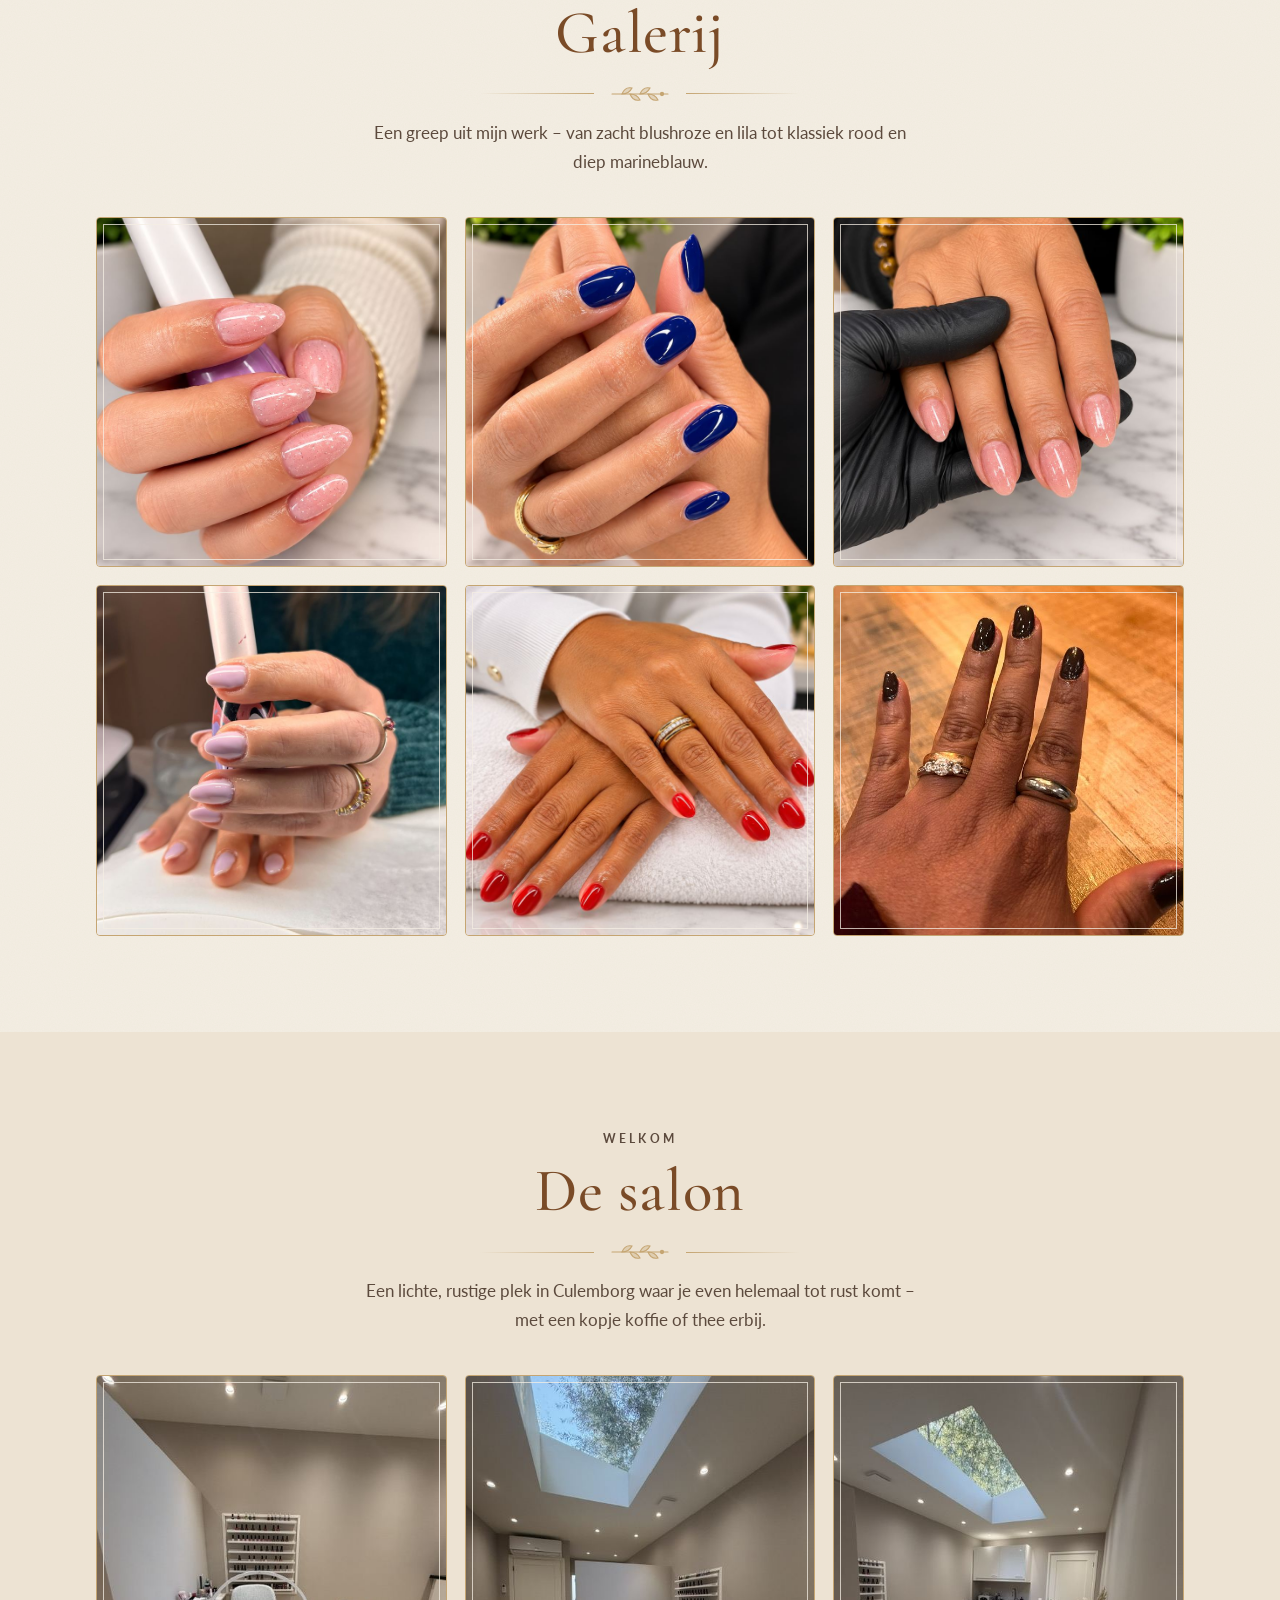
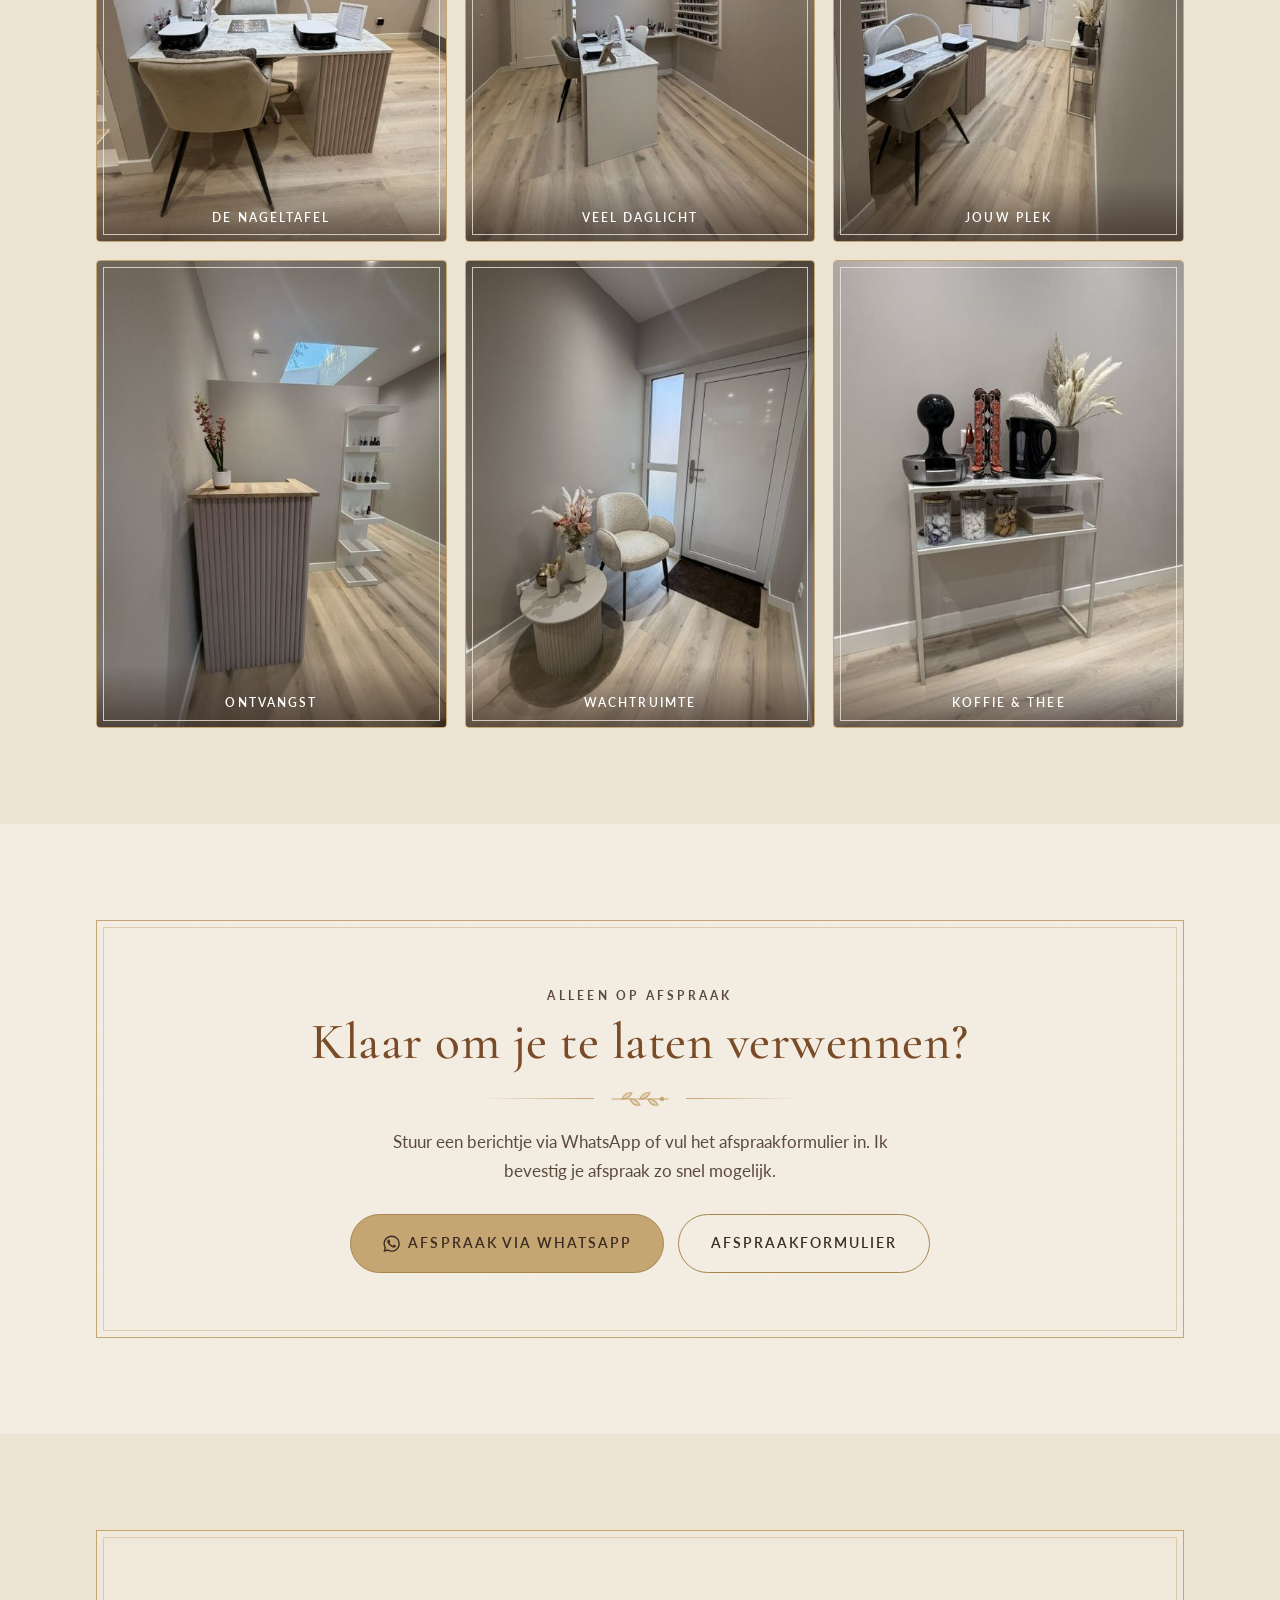
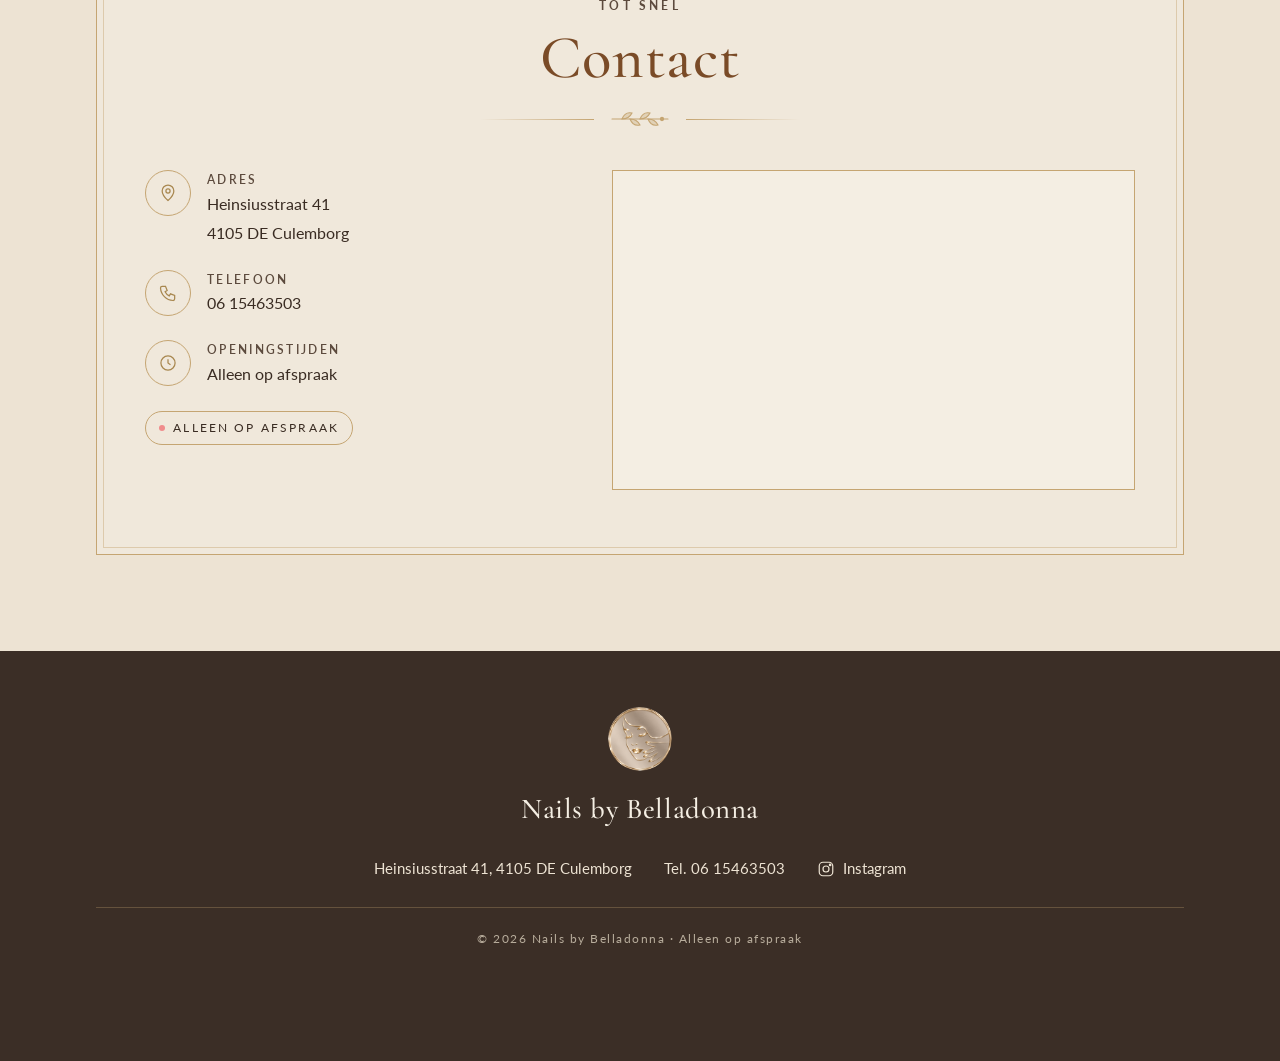
==== commit fb2105c7: ""Nagels verwijderen" wordt "Oude gellak verwijderen" In de prijslijst en in het afspraakformulier.  " ====
--- a/behandelingen.html
+++ b/behandelingen.html
@@ -122,7 +122,7 @@
         <ul class="price-list">
           <li><span class="name">Gel nails</span><span class="price">€ 30,00</span></li>
           <li><span class="name">Soft gel</span><span class="price">€ 45,00</span></li>
-          <li><span class="name">Nagels verwijderen</span><span class="price">€ 10,00</span></li>
+          <li><span class="name">Oude gellak verwijderen</span><span class="price">€ 10,00</span></li>
         </ul>
       </article>
     </div>
